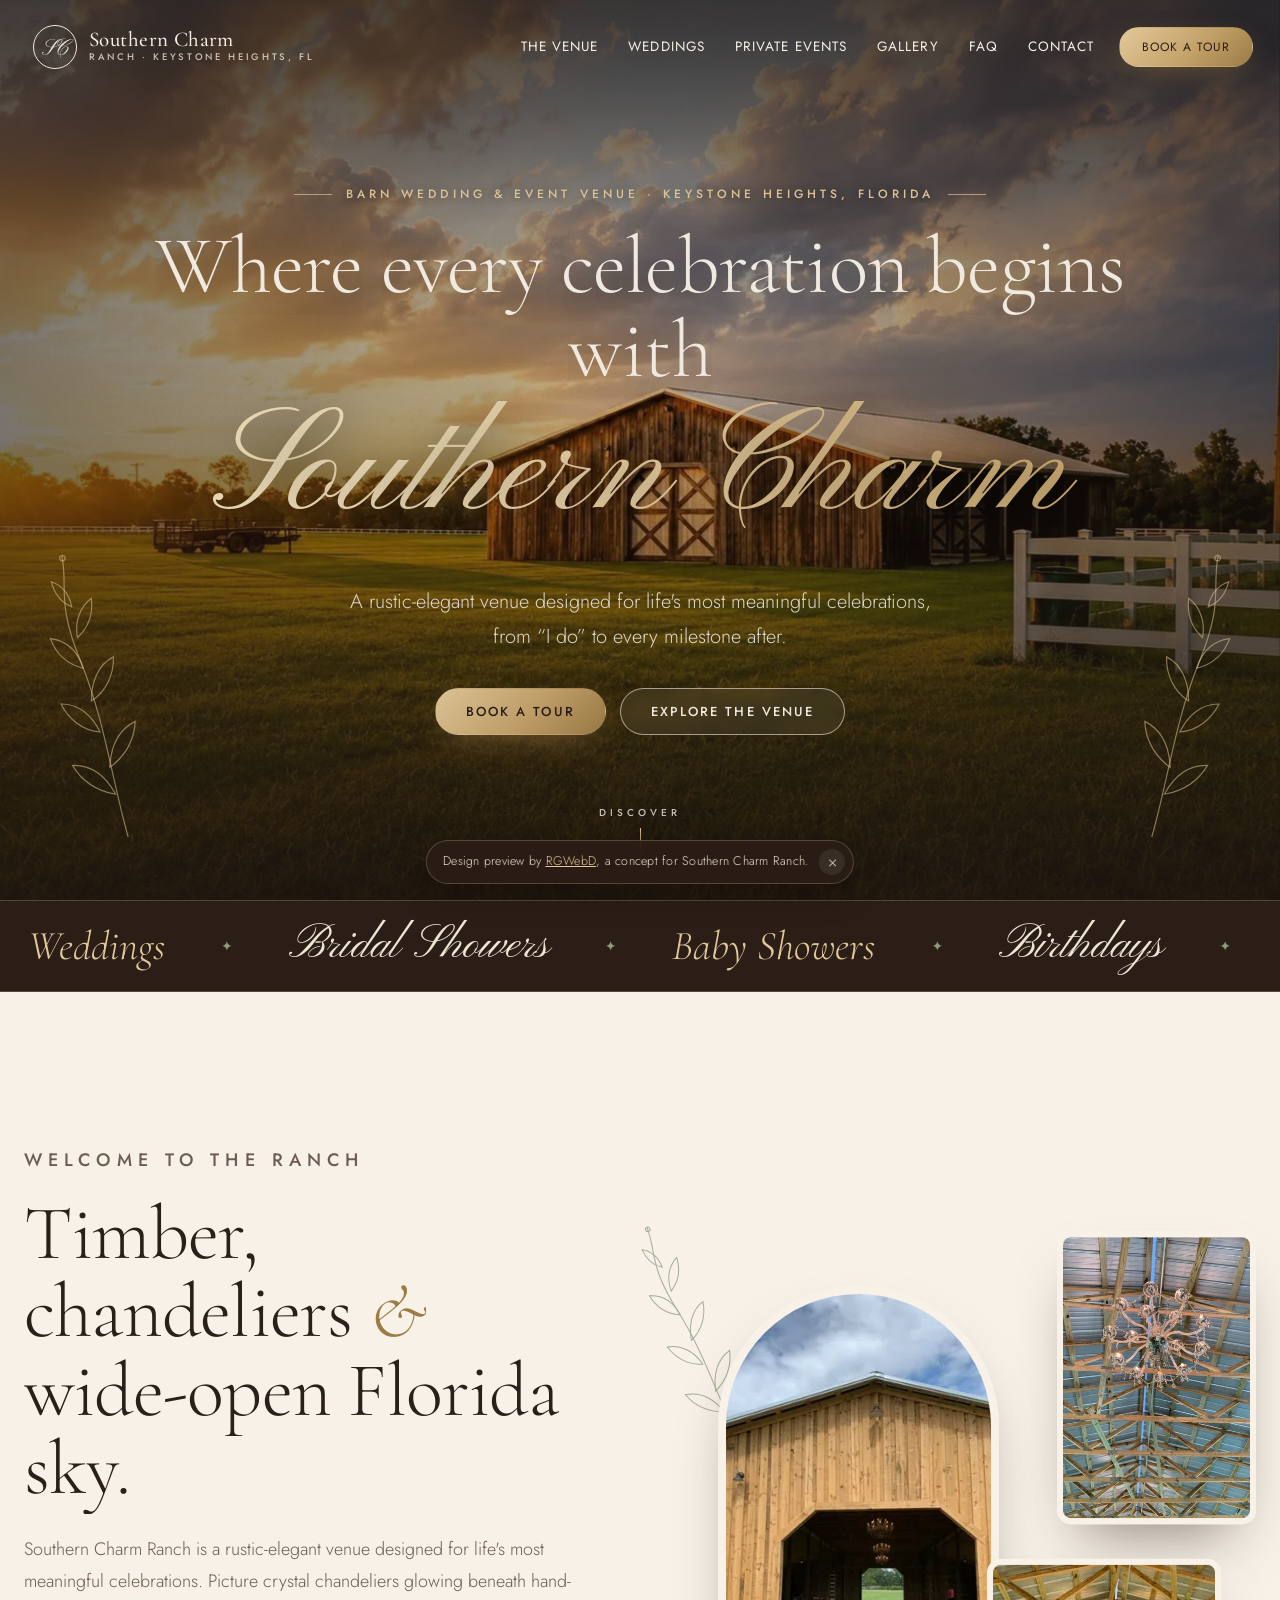
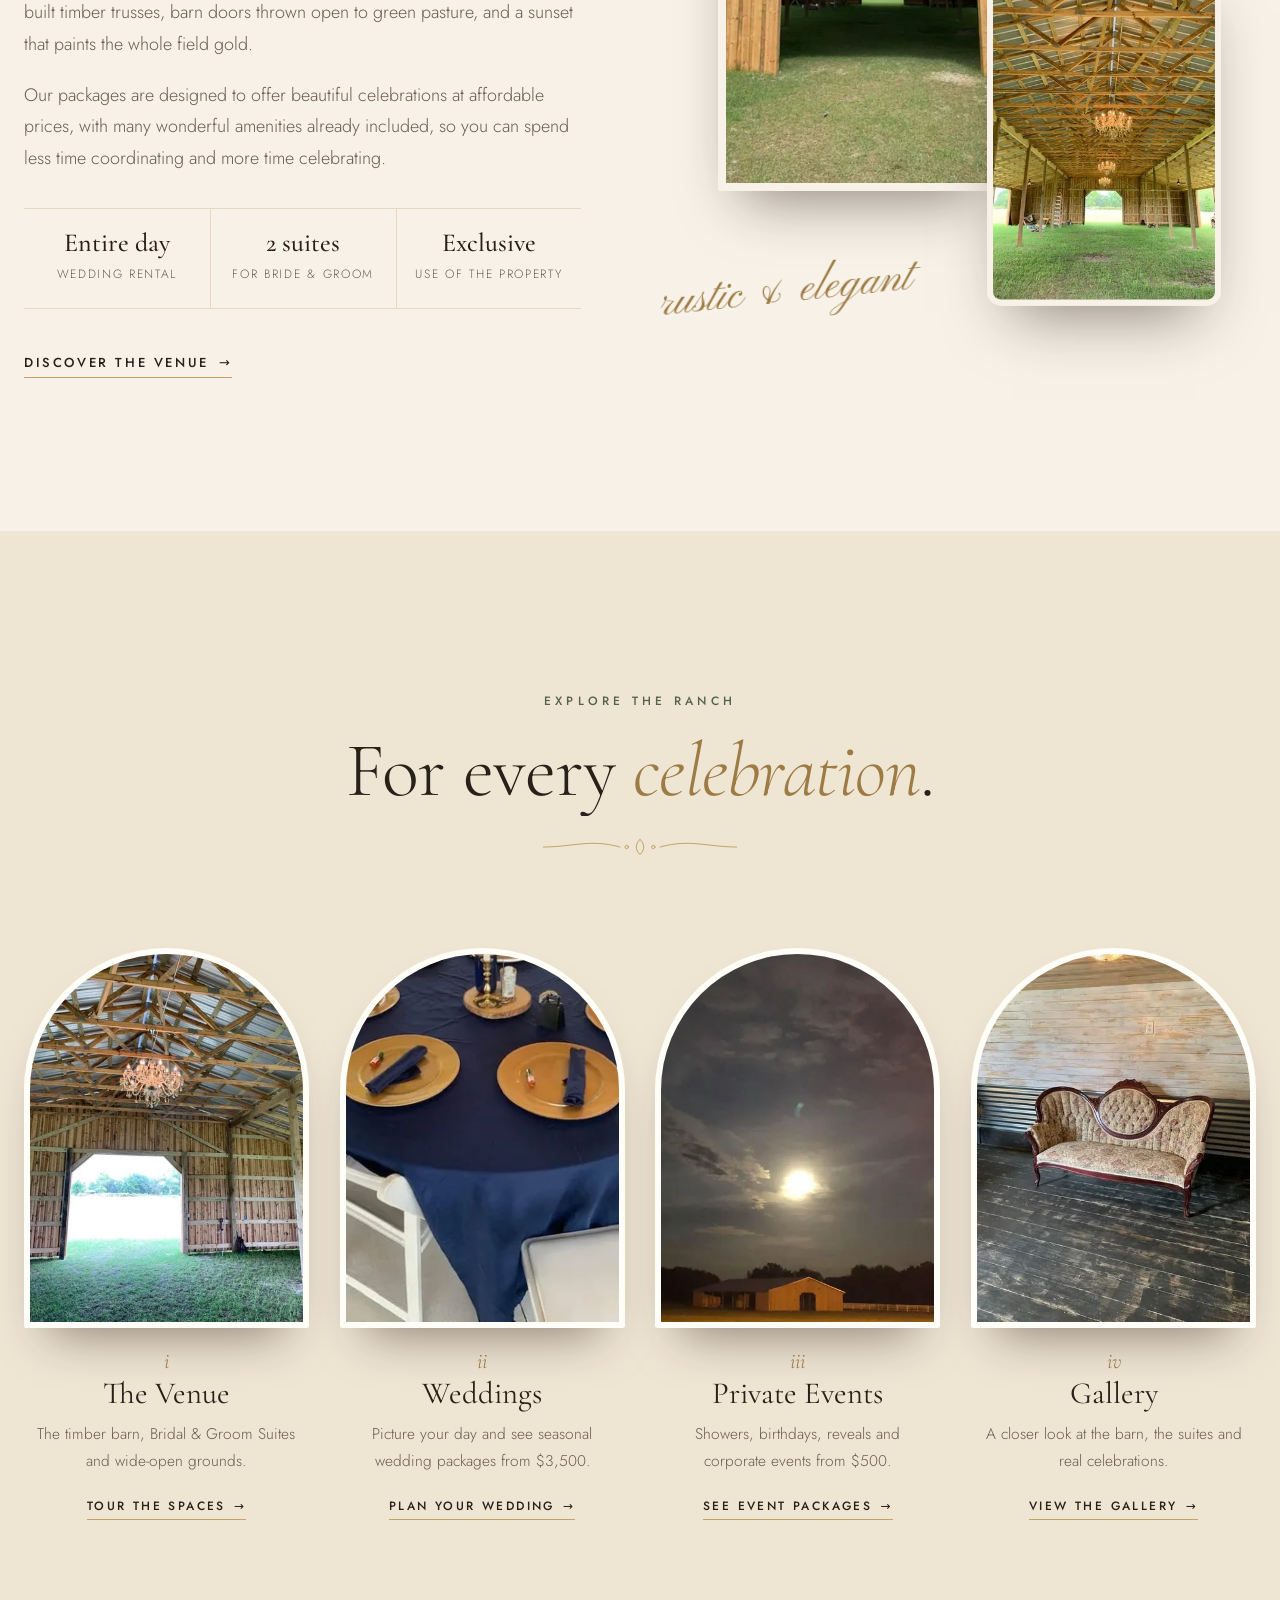
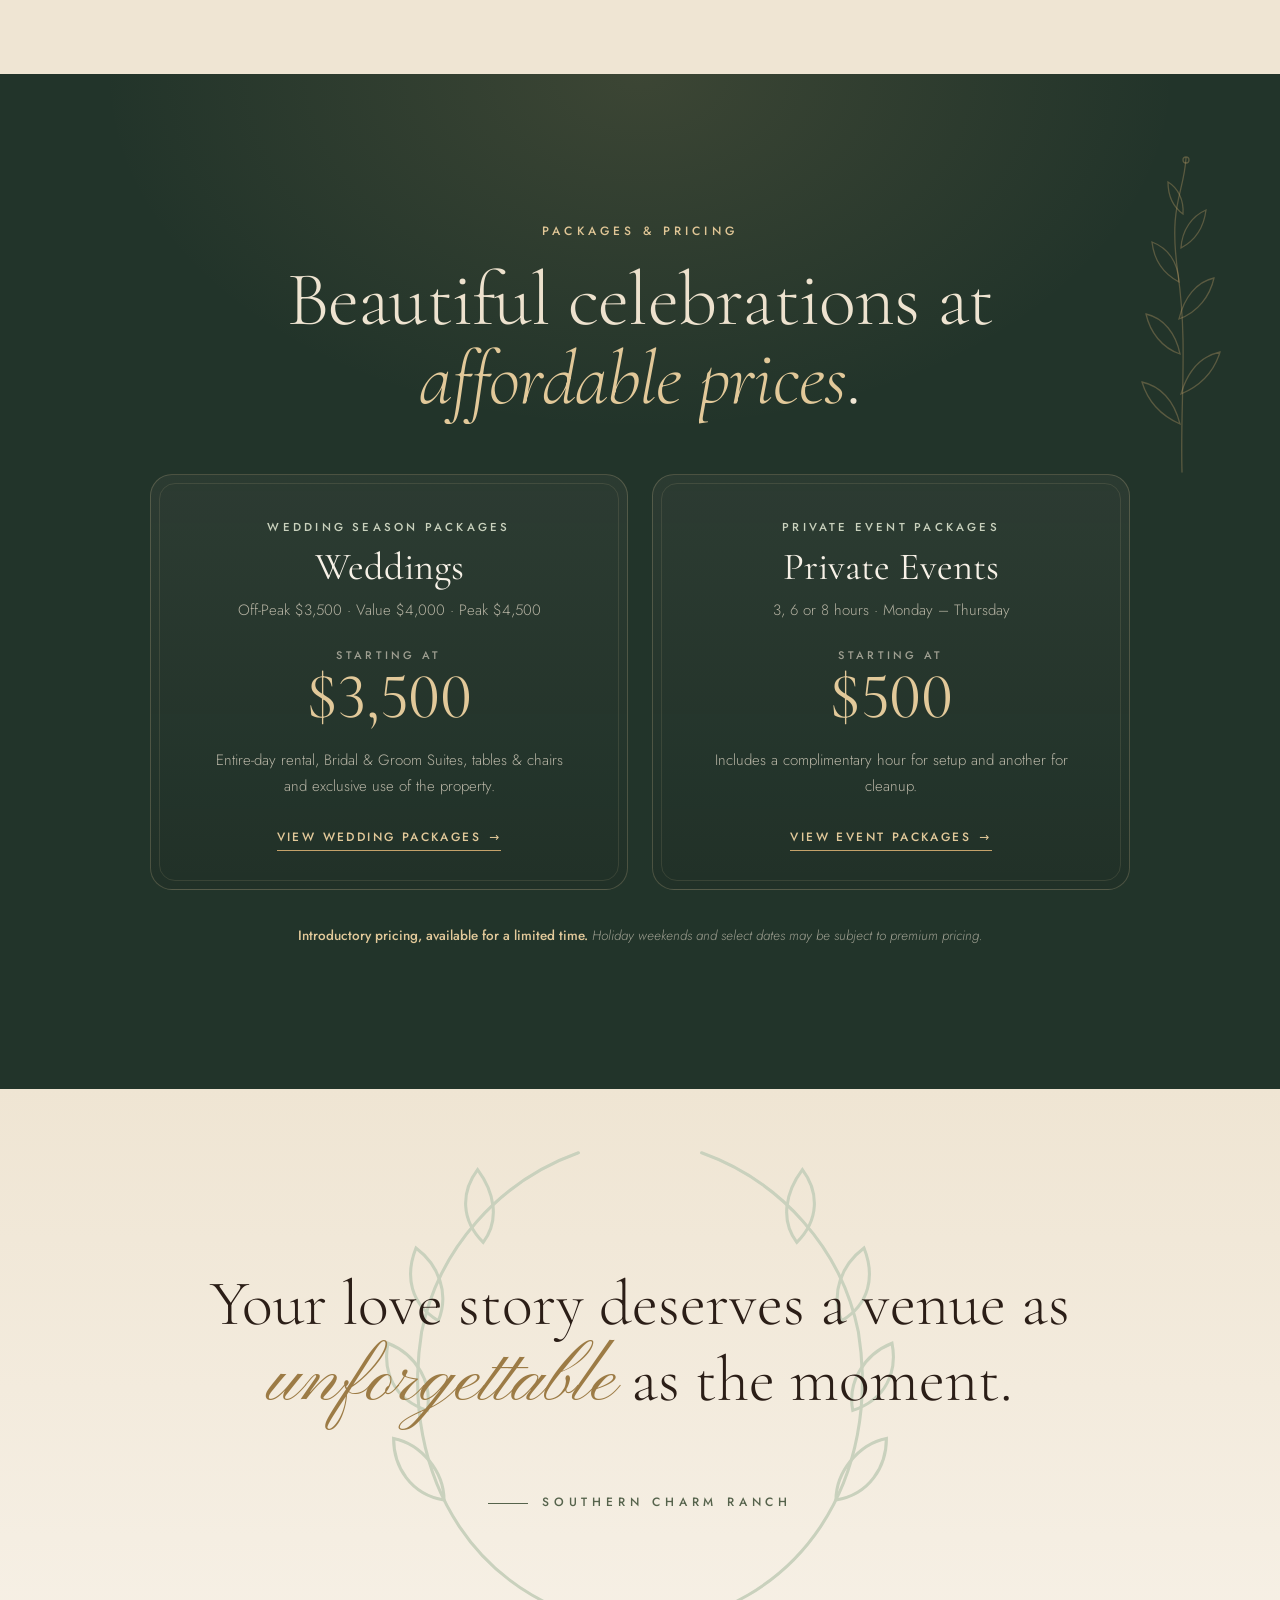
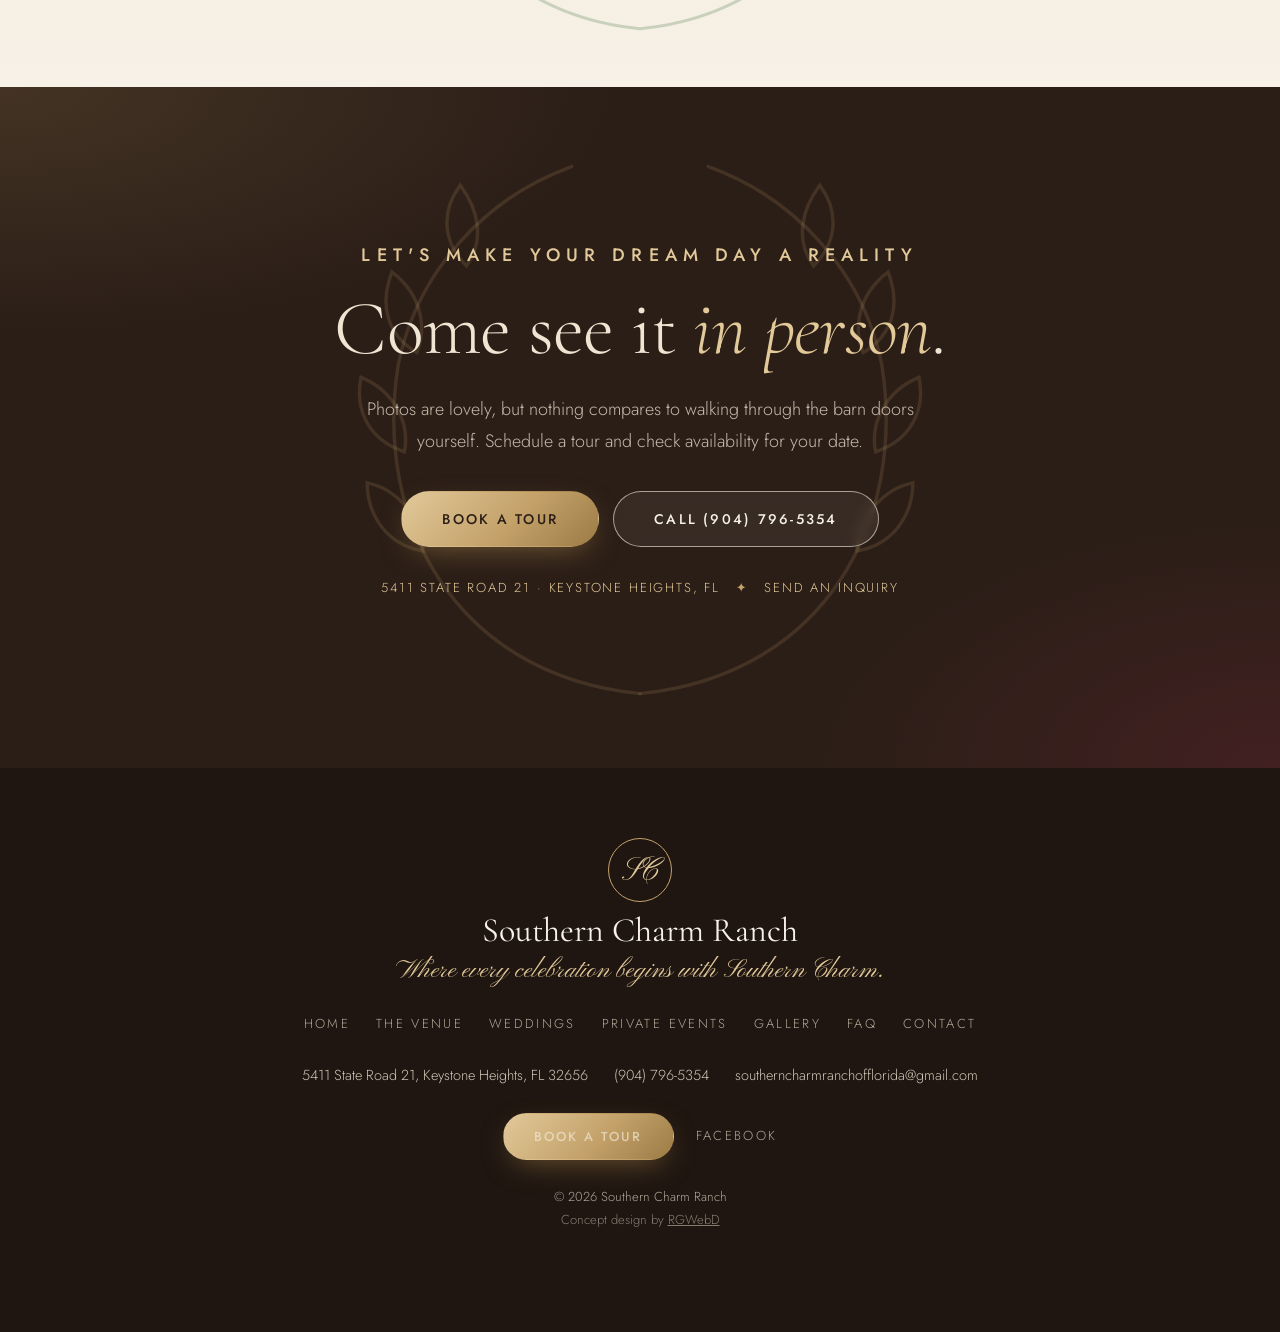
==== index.html @ af08edce "Southern Charm Ranch v2: multi-page preview (Home, Venue, Weddings, Private Events, Gallery, FAQ, Co" ====
<!doctype html>
<html lang="en">
<head>
  <meta charset="utf-8">
  <meta name="viewport" content="width=device-width, initial-scale=1, viewport-fit=cover">
  <title>Southern Charm Ranch | Rustic-Elegant Barn Wedding & Event Venue in Keystone Heights, FL</title>
  <meta name="description" content="Southern Charm Ranch is a rustic-elegant barn wedding and event venue at 5411 State Road 21, Keystone Heights, Florida. Weddings from $3,500, private events from $500. Book a tour today.">
  <link rel="canonical" href="https://rgwebd.github.io/southerncharmranch-preview/">
  <meta name="theme-color" content="#2b1e17">
  <meta name="robots" content="noindex, follow">
  <meta property="og:type" content="website">
  <meta property="og:site_name" content="Southern Charm Ranch">
  <meta property="og:title" content="Southern Charm Ranch | Rustic-Elegant Barn Wedding & Event Venue in Keystone Heights, FL">
  <meta property="og:description" content="Southern Charm Ranch is a rustic-elegant barn wedding and event venue at 5411 State Road 21, Keystone Heights, Florida. Weddings from $3,500, private events from $500. Book a tour today.">
  <meta property="og:url" content="https://rgwebd.github.io/southerncharmranch-preview/">
  <meta property="og:image" content="https://rgwebd.github.io/southerncharmranch-preview/images/og.jpg">
  <meta name="twitter:card" content="summary_large_image">
  <meta name="twitter:title" content="Southern Charm Ranch | Rustic-Elegant Barn Wedding & Event Venue in Keystone Heights, FL">
  <meta name="twitter:description" content="Southern Charm Ranch is a rustic-elegant barn wedding and event venue at 5411 State Road 21, Keystone Heights, Florida. Weddings from $3,500, private events from $500. Book a tour today.">
  <meta name="twitter:image" content="https://rgwebd.github.io/southerncharmranch-preview/images/og.jpg">
  <link rel="icon" href="favicon.svg" type="image/svg+xml">
  <link rel="preconnect" href="https://fonts.googleapis.com">
  <link rel="preconnect" href="https://fonts.gstatic.com" crossorigin>
  <link href="https://fonts.googleapis.com/css2?family=Cormorant+Garamond:ital,wght@0,300;0,400;0,500;0,600;1,300;1,400;1,500&family=Pinyon+Script&family=Jost:wght@300;400;500;600&display=swap" rel="stylesheet">
  <link rel="preload" as="image" href="images/hero.webp" imagesrcset="images/hero-900.webp 900w, images/hero.webp 1705w" imagesizes="100vw" type="image/webp">
  <link rel="stylesheet" href="styles.css">
  <script>document.documentElement.classList.add("js");</script>
  <script type="application/ld+json">
{
 "@context": "https://schema.org",
 "@graph": [
  {
   "@type": [
    "EventVenue",
    "LocalBusiness"
   ],
   "@id": "https://rgwebd.github.io/southerncharmranch-preview/#venue",
   "name": "Southern Charm Ranch",
   "alternateName": "Southern Charm Ranch of Florida",
   "slogan": "Where every celebration begins with Southern Charm.",
   "description": "Southern Charm Ranch is a rustic-elegant barn venue in Keystone Heights, Florida, designed for life's most meaningful celebrations: weddings, bridal and baby showers, birthdays, gender reveals and sprinkles, and corporate events.",
   "url": "https://rgwebd.github.io/southerncharmranch-preview/",
   "sameAs": [
    "https://southerncharmranchofflorida.com/",
    "https://www.facebook.com/profile.php?id=100063578530327"
   ],
   "image": [
    "https://rgwebd.github.io/southerncharmranch-preview/images/og.jpg",
    "https://rgwebd.github.io/southerncharmranch-preview/images/sunset-barn.webp",
    "https://rgwebd.github.io/southerncharmranch-preview/images/barn-golden.webp"
   ],
   "telephone": "+1-904-796-5354",
   "email": "southerncharmranchofflorida@gmail.com",
   "priceRange": "$$",
   "address": {
    "@type": "PostalAddress",
    "streetAddress": "5411 State Road 21",
    "addressLocality": "Keystone Heights",
    "addressRegion": "FL",
    "postalCode": "32656",
    "addressCountry": "US"
   },
   "hasMap": "https://www.google.com/maps/search/?api=1&query=5411+State+Road+21+Keystone+Heights+FL+32656",
   "amenityFeature": [
    {
     "@type": "LocationFeatureSpecification",
     "name": "Barn and outdoor event space",
     "value": true
    },
    {
     "@type": "LocationFeatureSpecification",
     "name": "Bridal and Groom Suites",
     "value": true
    },
    {
     "@type": "LocationFeatureSpecification",
     "name": "Tables and chairs included",
     "value": true
    },
    {
     "@type": "LocationFeatureSpecification",
     "name": "On-site parking",
     "value": true
    },
    {
     "@type": "LocationFeatureSpecification",
     "name": "On-site restrooms",
     "value": true
    },
    {
     "@type": "LocationFeatureSpecification",
     "name": "Exclusive use of the property",
     "value": true
    }
   ],
   "potentialAction": {
    "@type": "ReserveAction",
    "name": "Book a tour",
    "target": "https://southerncharmranchoffloridallc.hbportal.co/public/6ac9522abd7fb6568a9b3215"
   },
   "makesOffer": [
    {
     "@type": "Offer",
     "name": "Peak Season Wedding (March-May, October-November)",
     "price": "4500",
     "priceCurrency": "USD",
     "description": "Starting price. Entire day rental of the barn and outdoor event space, Bridal and Groom Suites, tables and chairs, parking, on-site restrooms, exclusive use of the property."
    },
    {
     "@type": "Offer",
     "name": "Value Season Wedding (February, September, December)",
     "price": "4000",
     "priceCurrency": "USD",
     "description": "Starting price. Same inclusions as every wedding package."
    },
    {
     "@type": "Offer",
     "name": "Off-Peak Season Wedding (January, June-August)",
     "price": "3500",
     "priceCurrency": "USD",
     "description": "Starting price. Same inclusions as every wedding package."
    },
    {
     "@type": "Offer",
     "name": "Good: 3-Hour Private Event (Monday-Thursday)",
     "price": "500",
     "priceCurrency": "USD",
     "description": "Starting price. Friday and Sunday $700, Saturday $900. Includes 1 hour setup and 1 hour cleanup."
    },
    {
     "@type": "Offer",
     "name": "Better: 6-Hour Private Event (Monday-Thursday)",
     "price": "700",
     "priceCurrency": "USD",
     "description": "Most popular. Starting price. Friday and Sunday $900, Saturday $1,100. Includes 1 hour setup and 1 hour cleanup."
    },
    {
     "@type": "Offer",
     "name": "Best: 8-Hour Private Event (Monday-Thursday)",
     "price": "900",
     "priceCurrency": "USD",
     "description": "Starting price. Friday and Sunday $1,100, Saturday $1,300. Includes 1 hour setup and 1 hour cleanup."
    }
   ]
  },
  {
   "@type": "WebPage",
   "@id": "https://rgwebd.github.io/southerncharmranch-preview/#webpage",
   "url": "https://rgwebd.github.io/southerncharmranch-preview/",
   "name": "Southern Charm Ranch | Rustic-Elegant Barn Wedding & Event Venue in Keystone Heights, FL",
   "description": "Southern Charm Ranch is a rustic-elegant barn wedding and event venue at 5411 State Road 21, Keystone Heights, Florida. Weddings from $3,500, private events from $500. Book a tour today.",
   "isPartOf": {
    "@type": "WebSite",
    "name": "Southern Charm Ranch",
    "url": "https://rgwebd.github.io/southerncharmranch-preview/"
   },
   "about": {
    "@id": "https://rgwebd.github.io/southerncharmranch-preview/#venue"
   },
   "primaryImageOfPage": "https://rgwebd.github.io/southerncharmranch-preview/images/og.jpg"
  }
 ]
}
  </script>
</head>
<body class="page-index">
  <a class="skip" href="#main">Skip to content</a>
  <!-- Intro curtain -->
  <div class="curtain" aria-hidden="true">
    <div class="curtain__panel curtain__panel--l"></div>
    <div class="curtain__panel curtain__panel--r"></div>
    <div class="curtain__mark">
      <svg class="curtain__wreath" viewBox="0 0 200 200"><use href="#wreath"/></svg>
      <span class="curtain__mono">SC</span>
      <span class="curtain__name">Southern Charm Ranch</span>
    </div>
  </div>

  <div class="grain" aria-hidden="true"></div>
  <div class="progress" aria-hidden="true"><span></span></div>

  <aside class="preview-bar" role="note">
    <span>Design preview by <a href="https://github.com/RGWebD" rel="noopener">RGWebD</a><span class="pv-long">, a concept for Southern Charm Ranch</span>.</span>
    <button type="button" class="preview-bar__x" aria-label="Dismiss preview notice">&times;</button>
  </aside>

  <header class="nav" id="top">
    <a class="brand" href="./" aria-label="Southern Charm Ranch home">
      <span class="brand__mono" aria-hidden="true">SC</span>
      <span class="brand__text"><span class="brand__name">Southern Charm</span><span class="brand__sub">Ranch · Keystone Heights, FL</span></span>
    </a>
    <nav aria-label="Main">
      <ul id="menu" class="menu">
        <li><a href="venue.html">The Venue</a></li><li><a href="weddings.html">Weddings</a></li><li><a href="private-events.html">Private Events</a></li><li><a href="gallery.html">Gallery</a></li><li><a href="faq.html">FAQ</a></li><li><a href="contact.html">Contact</a></li>
        <li class="menu__cta"><a class="btn btn--gold magnetic" href="https://southerncharmranchoffloridallc.hbportal.co/public/6ac9522abd7fb6568a9b3215" target="_blank" rel="noopener"><span>Book a Tour</span></a></li>
      </ul>
    </nav>
    <button class="menu-toggle" type="button" aria-expanded="false" aria-controls="menu" aria-label="Open menu"><span></span><span></span></button>
  </header>

  <main id="main">
    <!-- HERO -->
    <section class="hero" aria-labelledby="hero-title">
      <div class="hero__media" aria-hidden="true">
        <img src="images/hero.webp" srcset="images/hero-900.webp 900w, images/hero.webp 1705w" sizes="100vw" alt="" width="1705" height="922" fetchpriority="high">
      </div>
      <div class="hero__veil" aria-hidden="true"></div>
      <svg class="hero__sprig hero__sprig--l draw" viewBox="0 0 120 320" aria-hidden="true"><use href="#sprig"/></svg>
      <svg class="hero__sprig hero__sprig--r draw" viewBox="0 0 120 320" aria-hidden="true"><use href="#sprig"/></svg>
      <div class="hero__inner">
        <p class="eyebrow hero__eyebrow"><span class="rule"></span>Barn Wedding &amp; Event Venue · Keystone Heights, Florida<span class="rule"></span></p>
        <h1 id="hero-title" class="hero__title">
          <span class="split">Where every celebration begins with</span>
          <span class="hero__script">Southern Charm</span>
        </h1>
        <p class="hero__lede">A rustic-elegant venue designed for life's most meaningful celebrations, from&nbsp;“I&nbsp;do” to every milestone after.</p>
        <div class="hero__cta">
          <a class="btn btn--gold magnetic" href="https://southerncharmranchoffloridallc.hbportal.co/public/6ac9522abd7fb6568a9b3215" target="_blank" rel="noopener"><span>Book a Tour</span></a>
          <a class="btn btn--ghost magnetic" href="venue.html"><span>Explore the Venue</span></a>
        </div>
      </div>
      <a class="hero__scroll" href="#story" aria-label="Scroll to discover the ranch"><span>Discover</span><i></i></a>
    </section>

    <!-- MARQUEE -->
    <div class="marquee" aria-label="Events we host">
      <div class="marquee__track">
        <ul>
          <li>Weddings</li><li>Bridal Showers</li><li>Baby Showers</li><li>Birthdays</li><li>Gender Reveals</li><li>Sprinkles</li><li>Corporate Events</li><li>Family Reunions</li><li>Anniversaries</li><li>Quinceañeras</li><li>Sweet 16s</li><li>Holiday Parties</li>
        </ul>
        <ul aria-hidden="true">
          <li>Weddings</li><li>Bridal Showers</li><li>Baby Showers</li><li>Birthdays</li><li>Gender Reveals</li><li>Sprinkles</li><li>Corporate Events</li><li>Family Reunions</li><li>Anniversaries</li><li>Quinceañeras</li><li>Sweet 16s</li><li>Holiday Parties</li>
        </ul>
      </div>
    </div>

    <!-- STORY -->
    <section class="story section" id="story" aria-labelledby="story-title">
      <div class="wrap story__grid">
        <div class="story__copy">
          <p class="eyebrow reveal">Welcome to the Ranch</p>
          <h2 id="story-title" class="display split">Timber, chandeliers <em>&amp;</em> wide-open Florida sky.</h2>
          <p class="reveal">Southern Charm Ranch is a rustic-elegant venue designed for life's most meaningful celebrations. Picture crystal chandeliers glowing beneath hand-built timber trusses, barn doors thrown open to green pasture, and a sunset that paints the whole field gold.</p>
          <p class="reveal">Our packages are designed to offer beautiful celebrations at affordable prices, with many wonderful amenities already included, so you can spend less time coordinating and more time celebrating.</p>
          <ul class="story__facts reveal">
            <li><strong>Entire day</strong><span>wedding rental</span></li>
            <li><strong>2 suites</strong><span>for bride &amp; groom</span></li>
            <li><strong>Exclusive</strong><span>use of the property</span></li>
          </ul>
          <a class="link-arrow reveal" href="venue.html">Discover the venue <span aria-hidden="true">→</span></a>
        </div>
        <div class="collage" aria-label="Photos of the barn">
          <figure class="collage__a arch reveal" data-parallax="0.6"><img src="images/barn-facade.webp" srcset="images/barn-facade-420.webp 420w, images/barn-facade.webp 720w" sizes="(max-width: 800px) 60vw, 26vw" width="720" height="960" loading="lazy" alt="The timber barn's wooden facade and wide arched entrance under a blue Florida sky"></figure>
          <figure class="collage__b reveal" data-parallax="-0.5"><img src="images/chandelier.webp" srcset="images/chandelier-420.webp 420w, images/chandelier.webp 720w" sizes="(max-width: 800px) 45vw, 18vw" width="720" height="960" loading="lazy" alt="Crystal chandelier hanging from the barn's timber trusses"></figure>
          <figure class="collage__c reveal" data-parallax="0.3"><img src="images/barn-golden.webp" srcset="images/barn-golden-420.webp 420w, images/barn-golden.webp 720w" sizes="(max-width: 800px) 50vw, 20vw" width="720" height="960" loading="lazy" alt="Inside the open-air barn: rows of chandeliers and doors opening to the pasture"></figure>
          <span class="collage__script" aria-hidden="true">rustic &amp; elegant</span>
          <svg class="collage__sprig draw" viewBox="0 0 120 320" aria-hidden="true"><use href="#sprig"/></svg>
        </div>
      </div>
    </section>

    <section class="teasers section section--cream" aria-labelledby="teasers-title">
      <div class="wrap">
        <header class="section-head center">
          <p class="eyebrow reveal">Explore the Ranch</p>
          <h2 id="teasers-title" class="display split">For every <em>celebration</em>.</h2>
          <svg class="flourish draw" viewBox="0 0 240 24" aria-hidden="true"><use href="#flourish"/></svg>
        </header>
        <ul class="teasers__grid">
          <li class="reveal"><a class="teaser" href="venue.html">
            <figure class="teaser__img"><img src="images/chandelier-doors.webp" srcset="images/chandelier-doors-420.webp 420w, images/chandelier-doors.webp 720w" sizes="(max-width: 700px) 44vw, (max-width: 1100px) 22vw, 280px" width="720" height="960" loading="lazy" decoding="async" alt="A crystal chandelier framed by the barn's open doors"></figure>
            <span class="teaser__n" aria-hidden="true">i</span>
            <h3>The Venue</h3>
            <p>The timber barn, Bridal &amp; Groom Suites and wide-open grounds.</p>
            <span class="teaser__more">Tour the spaces <span aria-hidden="true">→</span></span>
          </a></li>
          <li class="reveal"><a class="teaser" href="weddings.html">
            <figure class="teaser__img"><img src="images/table-setting.webp" srcset="images/table-setting-420.webp 420w, images/table-setting.webp 720w" sizes="(max-width: 700px) 44vw, (max-width: 1100px) 22vw, 280px" width="720" height="660" loading="lazy" decoding="async" alt="Navy and gold reception table setting"></figure>
            <span class="teaser__n" aria-hidden="true">ii</span>
            <h3>Weddings</h3>
            <p>Picture your day and see seasonal wedding packages from $3,500.</p>
            <span class="teaser__more">Plan your wedding <span aria-hidden="true">→</span></span>
          </a></li>
          <li class="reveal"><a class="teaser" href="private-events.html">
            <figure class="teaser__img"><img src="images/moonlight.webp" srcset="images/moonlight-800.webp 800w, images/moonlight.webp 1600w" sizes="(max-width: 700px) 44vw, (max-width: 1100px) 22vw, 280px" width="1600" height="1200" loading="lazy" decoding="async" alt="Full moon rising over the barn at night"></figure>
            <span class="teaser__n" aria-hidden="true">iii</span>
            <h3>Private Events</h3>
            <p>Showers, birthdays, reveals and corporate events from $500.</p>
            <span class="teaser__more">See event packages <span aria-hidden="true">→</span></span>
          </a></li>
          <li class="reveal"><a class="teaser" href="gallery.html">
            <figure class="teaser__img"><img src="images/suite-settee.webp" srcset="images/suite-settee-420.webp 420w, images/suite-settee.webp 720w" sizes="(max-width: 700px) 44vw, (max-width: 1100px) 22vw, 280px" width="720" height="960" loading="lazy" decoding="async" alt="Vintage tufted settee in the bridal suite"></figure>
            <span class="teaser__n" aria-hidden="true">iv</span>
            <h3>Gallery</h3>
            <p>A closer look at the barn, the suites and real celebrations.</p>
            <span class="teaser__more">View the gallery <span aria-hidden="true">→</span></span>
          </a></li>
        </ul>
      </div>
    </section>

    <section class="ptease" aria-labelledby="ptease-title">
      <svg class="packages__sprig draw" viewBox="0 0 120 320" aria-hidden="true"><use href="#sprig"/></svg>
      <div class="wrap">
        <header class="section-head center">
          <p class="eyebrow reveal">Packages &amp; Pricing</p>
          <h2 id="ptease-title" class="display split">Beautiful celebrations at <em>affordable prices</em>.</h2>
        </header>
        <div class="ptease__grid">
          <a class="tier ptease__card reveal" href="weddings.html#packages">
            <p class="tier__kicker">Wedding Season Packages</p>
            <h3>Weddings</h3>
            <p class="tier__months">Off-Peak $3,500 · Value $4,000 · Peak $4,500</p>
            <p class="tier__price"><span>Starting at</span><b>$3,500</b></p>
            <p class="ptease__note">Entire-day rental, Bridal &amp; Groom Suites, tables &amp; chairs and exclusive use of the property.</p>
            <span class="teaser__more">View wedding packages <span aria-hidden="true">→</span></span>
          </a>
          <a class="tier ptease__card reveal" href="private-events.html#packages">
            <p class="tier__kicker">Private Event Packages</p>
            <h3>Private Events</h3>
            <p class="tier__months">3, 6 or 8 hours · Monday – Thursday</p>
            <p class="tier__price"><span>Starting at</span><b>$500</b></p>
            <p class="ptease__note">Includes a complimentary hour for setup and another for cleanup.</p>
            <span class="teaser__more">View event packages <span aria-hidden="true">→</span></span>
          </a>
        </div>
        <p class="fine reveal"><strong>Introductory pricing, available for a limited time.</strong> Holiday weekends and select dates may be subject to premium pricing.</p>
      </div>
    </section>

    <!-- QUOTE BANNER -->
    <section class="quote" aria-label="Our promise">
      <svg class="quote__wreath draw" viewBox="0 0 200 200" aria-hidden="true"><use href="#wreath"/></svg>
      <blockquote class="quote__text">
        <p class="split-lines">Your love story deserves a venue as <em>unforgettable</em> as the moment.</p>
        <footer>Southern Charm Ranch</footer>
      </blockquote>
    </section>

    <section class="cta-band" aria-labelledby="cta-title">
      <svg class="cta-band__wreath draw" viewBox="0 0 200 200" aria-hidden="true"><use href="#wreath"/></svg>
      <div class="wrap cta-band__inner">
        <p class="eyebrow reveal">Let's Make Your Dream Day a Reality</p>
        <h2 id="cta-title" class="display split">Come see it <em>in person</em>.</h2>
        <p class="reveal">Photos are lovely, but nothing compares to walking through the barn doors yourself. Schedule a tour and check availability for your date.</p>
        <div class="cta-band__btns reveal">
          <a class="btn btn--gold btn--lg magnetic" href="https://southerncharmranchoffloridallc.hbportal.co/public/6ac9522abd7fb6568a9b3215" target="_blank" rel="noopener"><span>Book a Tour</span></a>
          <a class="btn btn--ghost btn--lg magnetic" href="tel:+19047965354"><span>Call (904) 796-5354</span></a>
        </div>
        <p class="cta-band__meta reveal"><a href="https://www.google.com/maps/search/?api=1&amp;query=5411+State+Road+21+Keystone+Heights+FL+32656" target="_blank" rel="noopener">5411 State Road 21 · Keystone Heights, FL</a> <span aria-hidden="true">✦</span> <a href="contact.html">Send an inquiry</a></p>
      </div>
    </section>

  </main>

  <footer class="footer">
    <div class="wrap footer__inner">
      <div class="footer__brand">
        <span class="footer__mono" aria-hidden="true">SC</span>
        <p class="footer__name">Southern Charm Ranch</p>
        <p class="footer__tag">Where every celebration begins with Southern Charm.</p>
      </div>
      <nav class="footer__nav" aria-label="Footer">
        <a href="./">Home</a><a href="venue.html">The Venue</a><a href="weddings.html">Weddings</a><a href="private-events.html">Private Events</a><a href="gallery.html">Gallery</a><a href="faq.html">FAQ</a><a href="contact.html">Contact</a>
      </nav>
      <div class="footer__contact">
        <a href="https://www.google.com/maps/search/?api=1&amp;query=5411+State+Road+21+Keystone+Heights+FL+32656" target="_blank" rel="noopener">5411 State Road 21, Keystone Heights, FL 32656</a>
        <a href="tel:+19047965354">(904) 796-5354</a>
        <a href="mailto:southerncharmranchofflorida@gmail.com">southerncharmranchofflorida@gmail.com</a>
      </div>
      <div class="footer__actions">
        <a class="btn btn--gold magnetic" href="https://southerncharmranchoffloridallc.hbportal.co/public/6ac9522abd7fb6568a9b3215" target="_blank" rel="noopener"><span>Book a Tour</span></a>
        <a class="footer__social" href="https://www.facebook.com/profile.php?id=100063578530327" target="_blank" rel="noopener">Facebook</a>
      </div>
      <p class="footer__legal">© <span data-year>2026</span> Southern Charm Ranch<br><span class="footer__credit">Concept design by <a href="https://github.com/RGWebD" rel="noopener">RGWebD</a></span></p>
    </div>
  </footer>

  <!-- SVG sprites: botanical line art -->
  <svg width="0" height="0" style="position:absolute" aria-hidden="true">
    <defs>
      <symbol id="sprig" viewBox="0 0 120 320">
        <g fill="none" stroke="currentColor" stroke-width="1.3" stroke-linecap="round">
          <path d="M60 318 C 58 250, 66 190, 56 120 S 62 40, 64 4"/>
          <path d="M58 270 C 40 262, 26 248, 20 228 C 38 232, 52 246, 58 270Z"/>
          <path d="M59 240 C 78 232, 92 218, 98 198 C 80 202, 66 216, 59 240Z"/>
          <path d="M58 200 C 40 194, 28 178, 24 160 C 42 164, 54 180, 58 200Z"/>
          <path d="M57 165 C 76 158, 88 142, 92 124 C 74 128, 62 144, 57 165Z"/>
          <path d="M57 128 C 42 120, 32 106, 30 88 C 46 94, 56 108, 57 128Z"/>
          <path d="M59 94 C 74 86, 82 72, 84 56 C 70 62, 60 76, 59 94Z"/>
          <path d="M61 60 C 50 52, 46 40, 46 28 C 56 34, 62 46, 61 60Z"/>
          <circle cx="64" cy="6" r="3"/>
        </g>
      </symbol>
      <symbol id="flourish" viewBox="0 0 240 24">
        <g fill="none" stroke="currentColor" stroke-width="1.2" stroke-linecap="round">
          <path d="M4 12 C 40 12, 60 2, 96 12 M236 12 C 200 12, 180 2, 144 12"/>
          <path d="M120 3 C 126 9, 126 15, 120 21 C 114 15, 114 9, 120 3Z"/>
          <circle cx="104" cy="12" r="2"/><circle cx="136" cy="12" r="2"/>
        </g>
      </symbol>
      <symbol id="wreath" viewBox="0 0 200 200">
        <g fill="none" stroke="currentColor" stroke-width="1.1" stroke-linecap="round">
          <path d="M100 186 C 40 180, 14 130, 22 80 C 28 50, 50 26, 78 16"/>
          <path d="M100 186 C 160 180, 186 130, 178 80 C 172 50, 150 26, 122 16"/>
          <path d="M30 140 c -12 -2 -18 -12 -18 -22 c 10 2 18 12 18 22Z M24 108 c -12 -4 -16 -14 -14 -24 c 10 4 16 14 14 24Z M28 76 c -10 -6 -12 -16 -8 -26 c 8 6 12 16 8 26Z M44 48 c -8 -8 -8 -18 -2 -26 c 6 8 8 18 2 26Z"/>
          <path d="M170 140 c 12 -2 18 -12 18 -22 c -10 2 -18 12 -18 22Z M176 108 c 12 -4 16 -14 14 -24 c -10 4 -16 14 -14 24Z M172 76 c 10 -6 12 -16 8 -26 c -8 6 -12 16 -8 26Z M156 48 c 8 -8 8 -18 2 -26 c -6 8 -8 18 -2 26Z"/>
        </g>
      </symbol>
    </defs>
  </svg>

  <script src="script.js" defer></script>
</body>
</html>
---- styles.css ----
:root{
  --ivory:#f7f1e7; --cream:#efe5d3; --linen:#e6d8bf;
  --sage:#8d9b7f; --sage-d:#56634c; --sage-l:#c9d1bd;
  --gold:#c4a26a; --gold-l:#e2c99a; --gold-d:#9c7b45;
  --wood:#2b1e17; --wood-2:#3c2a20; --wood-3:#5a3f2f;
  --wine:#6d2433;
  --ink:#2a201a; --muted:#6c5d50;
  --serif:"Cormorant Garamond", "Times New Roman", serif;
  --script:"Pinyon Script", "Brush Script MT", cursive;
  --sans:"Jost", system-ui, -apple-system, "Segoe UI", sans-serif;
  --wrap:1240px; --r:18px;
  --ease:cubic-bezier(.2,.7,.1,1);
  --preview-h:0px;
}
*,*::before,*::after{box-sizing:border-box}
section[id]{scroll-margin-top:84px}
html{scroll-behavior:smooth;-webkit-text-size-adjust:100%}
html,body{overflow-x:clip}
main,footer{overflow-x:clip}
body{margin:0;background:var(--ivory);color:var(--ink);font:300 17px/1.75 var(--sans);-webkit-font-smoothing:antialiased}
img{max-width:100%;height:auto;display:block}
a{color:inherit}
button{font:inherit;color:inherit;cursor:pointer}
h1,h2,h3{font-family:var(--serif);font-weight:400;line-height:1.05;margin:0}
p{margin:0 0 1.1em}
.wrap{width:min(var(--wrap),100% - 48px);margin-inline:auto}
.skip{position:absolute;left:-999px;top:8px;z-index:200;background:var(--wood);color:var(--ivory);padding:10px 16px;border-radius:8px}
.skip:focus{left:12px}
:focus-visible{outline:2px solid var(--gold);outline-offset:3px}
::selection{background:var(--gold-l);color:var(--wood)}

/* grain */
.grain{position:fixed;inset:0;z-index:90;pointer-events:none;opacity:.07;mix-blend-mode:multiply;
  background-image:url("data:image/svg+xml,%3Csvg xmlns='http://www.w3.org/2000/svg' width='180' height='180'%3E%3Cfilter id='n'%3E%3CfeTurbulence type='fractalNoise' baseFrequency='.85' numOctaves='3' stitchTiles='stitch'/%3E%3CfeColorMatrix values='0 0 0 0 0 0 0 0 0 0 0 0 0 0 0 0 0 0 .9 0'/%3E%3C/filter%3E%3Crect width='100%25' height='100%25' filter='url(%23n)'/%3E%3C/svg%3E");
  animation:grain 1.2s steps(6) infinite}
@keyframes grain{0%{background-position:0 0}20%{background-position:-37px 23px}40%{background-position:29px -41px}60%{background-position:-17px -11px}80%{background-position:43px 31px}100%{background-position:0 0}}

/* progress */
.progress{position:fixed;top:0;left:0;right:0;height:3px;z-index:120;pointer-events:none}
.progress span{display:block;height:100%;transform-origin:0 50%;transform:scaleX(var(--p,0));background:linear-gradient(90deg,var(--sage),var(--gold-l),var(--gold))}

/* curtain */
.curtain{display:none}
.js.rv .curtain{display:block;position:fixed;inset:0;z-index:150;pointer-events:none}
.curtain__panel{position:absolute;top:0;bottom:0;width:50.5%;background:var(--wood);transition:transform 1.2s cubic-bezier(.77,0,.18,1)}
.curtain__panel::after{content:"";position:absolute;inset:0;background:radial-gradient(120% 80% at 100% 50%,rgba(196,162,106,.18),transparent 60%)}
.curtain__panel--l{left:0}
.curtain__panel--r{right:0}
.curtain__panel--r::after{background:radial-gradient(120% 80% at 0% 50%,rgba(196,162,106,.18),transparent 60%)}
.curtain__mark{position:absolute;inset:0;display:grid;place-content:center;justify-items:center;color:var(--gold-l);transition:opacity .5s ease,transform .8s var(--ease)}
.curtain__wreath{width:190px;height:190px;grid-area:1/1;color:var(--gold)}
.curtain__wreath path{stroke-dasharray:600;stroke-dashoffset:600;animation:draw 1.4s .1s var(--ease) forwards}
.curtain__mono{grid-area:1/1;align-self:center;font:400 64px/1 var(--script);color:var(--ivory);opacity:0;animation:fadeUp .9s .35s var(--ease) forwards}
.curtain__name{margin-top:18px;font:500 11px/1 var(--sans);letter-spacing:.42em;text-transform:uppercase;opacity:0;animation:fadeUp .9s .6s var(--ease) forwards}
.curtain.open .curtain__panel--l{transform:translateX(-101%)}
.curtain.open .curtain__panel--r{transform:translateX(101%)}
.curtain.open .curtain__mark{opacity:0;transform:scale(1.06)}
.curtain.gone{display:none!important}
@keyframes draw{to{stroke-dashoffset:0}}
@keyframes fadeUp{from{opacity:0;transform:translateY(12px)}to{opacity:1;transform:none}}

/* preview bar */
.preview-bar{position:fixed;left:50%;bottom:16px;transform:translateX(-50%);z-index:110;display:flex;align-items:center;gap:10px;padding:8px 8px 8px 16px;border-radius:999px;background:rgba(43,30,23,.82);color:var(--cream);font-size:12.5px;width:max-content;letter-spacing:.02em;backdrop-filter:blur(10px);-webkit-backdrop-filter:blur(10px);box-shadow:0 10px 30px rgba(0,0,0,.25);max-width:calc(100% - 24px);border:1px solid rgba(226,201,154,.25)}
.preview-bar a{color:var(--gold-l)}
.preview-bar__x{width:26px;height:26px;border-radius:50%;border:0;background:rgba(255,255,255,.08);font-size:16px;line-height:1;flex:none}
.preview-bar.hide{display:none}

/* nav */
.nav{position:fixed;top:14px;left:0;right:0;margin:0 auto;width:min(1320px,100% - 28px);z-index:100;display:flex;align-items:center;justify-content:space-between;gap:18px;padding:10px 12px 10px 18px;border-radius:999px;color:var(--ivory);transition:background .5s,box-shadow .5s,color .5s,top .4s,border-color .5s;border:1px solid transparent}
.nav.scrolled{background:rgba(247,241,231,.72);color:var(--ink);backdrop-filter:blur(16px) saturate(1.4);-webkit-backdrop-filter:blur(16px) saturate(1.4);box-shadow:0 12px 40px -18px rgba(43,30,23,.45);border-color:rgba(196,162,106,.35);top:10px}
.brand{display:flex;align-items:center;gap:12px;text-decoration:none}
.brand__mono{display:grid;place-items:center;width:44px;height:44px;border-radius:50%;border:1px solid currentColor;font:400 23px/1 var(--script);padding-top:4px;opacity:.95}
.brand__text{display:flex;flex-direction:column;line-height:1.05}
.brand__name{font:500 21px/1 var(--serif);letter-spacing:.02em}
.brand__sub{font:500 9.5px/1.6 var(--sans);letter-spacing:.28em;text-transform:uppercase;opacity:.75}
.menu{display:flex;align-items:center;gap:4px;list-style:none;margin:0;padding:0}
.menu a{display:block;padding:9px 13px;text-decoration:none;font:400 13.5px/1 var(--sans);letter-spacing:.08em;text-transform:uppercase;position:relative}
.menu a:not(.btn)::after{content:"";position:absolute;left:13px;right:13px;bottom:4px;height:1px;background:currentColor;transform:scaleX(0);transform-origin:right;transition:transform .4s var(--ease)}
.menu a:not(.btn):hover::after{transform:scaleX(1);transform-origin:left}
.menu__cta{margin-left:8px}
.menu-toggle{display:none}

/* buttons */
.btn{--mx:0px;--my:0px;position:relative;display:inline-flex;align-items:center;justify-content:center;gap:10px;padding:16px 30px;border-radius:999px;text-decoration:none;font:500 13px/1 var(--sans);letter-spacing:.16em;text-transform:uppercase;border:1px solid transparent;overflow:hidden;isolation:isolate;transform:translate(var(--mx),var(--my));transition:transform .35s var(--ease),color .4s,border-color .4s,box-shadow .4s}
.btn span{position:relative;z-index:1;transition:transform .35s var(--ease)}
.btn::before{content:"";position:absolute;inset:0;z-index:0;border-radius:inherit;transform:translateY(101%);transition:transform .55s var(--ease)}
.btn:hover::before{transform:none}
.btn--gold{background:linear-gradient(135deg,var(--gold-l),var(--gold) 55%,var(--gold-d));color:var(--wood);box-shadow:0 10px 30px -10px rgba(156,123,69,.7)}
.btn--gold::before{background:var(--wood)}
.btn--gold:hover{color:var(--gold-l)}
.btn--ghost{border-color:rgba(247,241,231,.6);color:var(--ivory);backdrop-filter:blur(6px);-webkit-backdrop-filter:blur(6px);background:rgba(255,255,255,.06)}
.btn--ghost::before{background:var(--ivory)}
.btn--ghost:hover{color:var(--wood)}
.menu .btn{padding:13px 22px;font-size:12px}
.nav.scrolled .btn--gold{box-shadow:none}
.btn--lg{padding:20px 40px;font-size:14px}
.btn--block{width:100%}

/* type helpers */
.eyebrow{display:inline-flex;align-items:center;gap:14px;font:500 12px/1.4 var(--sans);letter-spacing:.34em;text-transform:uppercase;color:var(--sage-d);margin-bottom:22px}
.eyebrow .rule{width:38px;height:1px;background:currentColor;opacity:.7}
.display{font-size:clamp(40px,6vw,84px);font-weight:300;letter-spacing:-.01em;line-height:1.02;margin-bottom:26px}
.display em{font-style:italic;color:var(--gold-d)}
.section{padding:clamp(90px,12vw,170px) 0;position:relative}
.section--cream{background:var(--cream)}
.section--dark{background:var(--wood);color:var(--cream)}
.section--dark .eyebrow{color:var(--gold-l)}
.section--dark .display em{color:var(--gold-l)}
.section-head{max-width:820px;margin-bottom:clamp(50px,7vw,90px)}
.section-head.center{margin-inline:auto;text-align:center}
.section-lede{font-size:19px;color:var(--muted);max-width:620px;margin-inline:auto}
.section--dark .section-lede{color:rgba(239,229,211,.75)}
.flourish{width:200px;height:22px;color:var(--gold);margin:4px auto 0;display:block}
.link-arrow{display:inline-flex;gap:10px;font:500 13px/1 var(--sans);letter-spacing:.2em;text-transform:uppercase;text-decoration:none;border-bottom:1px solid var(--gold);padding-bottom:8px}
.link-arrow span{transition:transform .4s var(--ease)}
.link-arrow:hover span{transform:translateX(6px)}
.ticks{list-style:none;padding:0;margin:0}
.ticks li{position:relative;padding-left:28px;margin:8px 0}
.ticks li::before{content:"";position:absolute;left:0;top:.62em;width:14px;height:8px;border-left:1.5px solid var(--gold);border-bottom:1.5px solid var(--gold);transform:rotate(-45deg)}

/* reveal + split */
.rv .reveal{opacity:0;transform:translateY(34px);transition:opacity 1.1s var(--ease) var(--d,0s),transform 1.1s var(--ease) var(--d,0s)}
.rv .reveal.in{opacity:1;transform:none}
.split .w{display:inline-block;overflow:hidden;vertical-align:top;padding-bottom:.08em;margin-bottom:-.08em}
.split .w>span{display:inline-block}
.rv .split .w>span{transform:translateY(105%);transition:transform 1.1s var(--ease) calc(var(--i)*55ms + var(--d0,0ms))}
.rv .split.in .w>span{transform:none}
.split-lines{}
.rv .split-lines .w>span{opacity:0;filter:blur(8px);transition:opacity 1s ease calc(var(--i)*60ms),filter 1s ease calc(var(--i)*60ms)}
.rv .split-lines.in .w>span{opacity:1;filter:none}
.split-lines .w{display:inline-block}
.rv .draw use{}
.draw{overflow:visible}
.rv .draw path{stroke-dasharray:900;stroke-dashoffset:900;transition:stroke-dashoffset 2.6s var(--ease)}
.rv .draw.in path{stroke-dashoffset:0}

/* hero */
.hero{position:relative;min-height:100svh;display:grid;place-items:center;overflow:hidden;color:var(--ivory);isolation:isolate;padding:130px 0 120px}
.hero__media{position:absolute;inset:0;z-index:-2;overflow:hidden;background:#2a1d14}
.hero__media img{width:100%;height:100%;object-fit:cover;object-position:58% 60%;transform-origin:62% 55%;animation:kenburns 26s ease-in-out infinite alternate}
.rv .hero__media img{animation:kenburns 26s ease-in-out infinite alternate, heroIn 2.4s var(--ease) both}
@keyframes kenburns{from{transform:scale(1.04) translate3d(0,0,0)}to{transform:scale(1.18) translate3d(-2.5%,-1.5%,0)}}
@keyframes heroIn{from{opacity:0;filter:brightness(.4) blur(6px)}to{opacity:1;filter:none}}
.hero__veil{position:absolute;inset:0;z-index:-1;background:
  radial-gradient(70% 60% at 50% 46%,rgba(30,20,14,.12),rgba(30,20,14,.55) 75%),
  linear-gradient(180deg,rgba(30,20,14,.55),rgba(30,20,14,.05) 30%,rgba(30,20,14,.15) 60%,rgba(30,20,14,.85))}
.hero__inner{text-align:center;width:min(1100px,100% - 40px)}
.hero__eyebrow{color:var(--gold-l);text-shadow:0 1px 10px rgba(0,0,0,.4)}
.hero__title{font-size:clamp(40px,6.4vw,96px);font-weight:300;line-height:1.02;letter-spacing:-.01em;text-shadow:0 2px 40px rgba(0,0,0,.35)}
.hero__title .split{display:block}
.hero__script{display:block;font:400 clamp(66px,11.5vw,178px)/1 var(--script);color:var(--gold-l);margin-top:.06em;background:linear-gradient(100deg,#f3e2bd 10%,#c9a466 40%,#fff1d2 52%,#c9a466 64%,#f3e2bd 90%);background-size:250% 100%;-webkit-background-clip:text;background-clip:text;-webkit-text-fill-color:transparent;filter:drop-shadow(0 4px 24px rgba(0,0,0,.35));padding:0 .2em .12em;animation:shimmer 7s linear infinite}
@keyframes shimmer{from{background-position:120% 0}to{background-position:-130% 0}}
.rv .hero__script{opacity:0;transform:translateY(20px) scale(.98);transition:opacity 1.6s var(--ease) .9s,transform 1.6s var(--ease) .9s}
.rv .loaded .hero__script,.rv.loaded .hero__script{opacity:1;transform:none}
.hero__lede{font-size:clamp(17px,1.6vw,20px);max-width:600px;margin:18px auto 34px;color:rgba(247,241,231,.9)}
.hero__cta{display:flex;flex-wrap:wrap;justify-content:center;gap:14px}
.rv .hero__eyebrow,.rv .hero__lede,.rv .hero__cta{opacity:0;transform:translateY(18px);transition:opacity 1.2s var(--ease),transform 1.2s var(--ease)}
.rv .hero__eyebrow{transition-delay:.3s}.rv .hero__lede{transition-delay:1.3s}.rv .hero__cta{transition-delay:1.5s}
.rv.loaded .hero__eyebrow,.rv.loaded .hero__lede,.rv.loaded .hero__cta{opacity:1;transform:none}
.hero__sprig{position:absolute;width:110px;height:300px;color:rgba(226,201,154,.55);bottom:6%}
.hero__sprig--l{left:3%;transform:rotate(-14deg)}
.hero__sprig--r{right:3%;transform:scaleX(-1) rotate(-14deg)}
.hero__scroll{position:absolute;bottom:26px;left:50%;transform:translateX(-50%);display:flex;flex-direction:column;align-items:center;gap:10px;text-decoration:none;font:500 10px/1 var(--sans);letter-spacing:.4em;text-transform:uppercase;color:rgba(247,241,231,.8)}
.hero__scroll i{width:1px;height:46px;background:linear-gradient(var(--gold-l),transparent);position:relative;overflow:hidden}
.hero__scroll i::after{content:"";position:absolute;left:0;top:-40%;width:1px;height:40%;background:var(--ivory);animation:drip 2.2s var(--ease) infinite}
@keyframes drip{to{top:110%}}

/* marquee */
.marquee{background:var(--wood);color:var(--gold-l);overflow:hidden;padding:22px 0;border-block:1px solid rgba(196,162,106,.3)}
.marquee__track{display:flex;width:max-content;animation:marq 44s linear infinite}
.marquee:hover .marquee__track{animation-play-state:paused}
.marquee ul{display:flex;list-style:none;margin:0;padding:0}
.marquee li{font:italic 300 clamp(26px,3.2vw,42px)/1 var(--serif);white-space:nowrap;padding:0 28px;display:flex;align-items:center;gap:56px}
.marquee li::after{content:"✦";font:normal 14px/1 var(--sans);color:var(--sage)}
.marquee li:nth-child(even){font-family:var(--script);font-style:normal;color:var(--cream);font-size:clamp(30px,3.6vw,48px)}
@keyframes marq{to{transform:translateX(-50%)}}

/* story */
.story__grid{display:grid;grid-template-columns:1fr 1.05fr;gap:clamp(40px,7vw,110px);align-items:center}
.story__copy p{color:var(--muted);font-size:18px}
.story__facts{list-style:none;padding:0;margin:34px 0 38px;display:grid;grid-template-columns:repeat(3,1fr);border-top:1px solid var(--linen);border-bottom:1px solid var(--linen)}
.story__facts li{padding:20px 10px;text-align:center}
.story__facts li+li{border-left:1px solid var(--linen)}
.story__facts strong{display:block;font:500 26px/1.1 var(--serif);color:var(--wood)}
.story__facts span{font-size:12px;letter-spacing:.14em;text-transform:uppercase;color:var(--muted)}
.collage{position:relative;height:clamp(520px,52vw,700px)}
.collage figure{position:absolute;margin:0;overflow:hidden;box-shadow:0 30px 60px -25px rgba(43,30,23,.55);transform:translate3d(0,var(--py,0px),0)}
.rv .collage figure.reveal{transform:translate3d(0,calc(var(--py,0px) + 40px),0)}
.rv .collage figure.reveal.in{transform:translate3d(0,var(--py,0px),0)}
.collage img{width:100%;height:100%;object-fit:cover;transition:transform 1.4s var(--ease)}
.collage figure:hover img{transform:scale(1.06)}
.arch{border-radius:999px 999px 14px 14px}
.collage__a{left:8%;top:4%;width:48%;height:76%;border:8px solid var(--ivory);z-index:2}
.collage__b{right:0;top:0;width:34%;height:44%;border-radius:14px;border:6px solid var(--ivory);z-index:1}
.collage__c{right:6%;bottom:0;width:40%;height:52%;border-radius:14px;border:6px solid var(--ivory);z-index:3}
.collage__script{position:absolute;left:-2%;bottom:-3%;font:400 clamp(34px,3.6vw,52px)/1 var(--script);color:var(--gold-d);transform:rotate(-6deg);z-index:4;text-shadow:0 0 18px var(--ivory),0 0 4px var(--ivory)}
.collage__sprig{position:absolute;left:-4%;top:-2%;width:90px;height:240px;color:var(--sage);opacity:.8;transform:rotate(-24deg);z-index:0}

/* spaces */
.space{display:grid;grid-template-columns:1.1fr 1fr;gap:clamp(40px,7vw,110px);align-items:center;margin-bottom:clamp(90px,12vw,160px)}
.space:last-child{margin-bottom:0}
.space--flip .space__media{order:2}
.space__media{position:relative;min-height:420px;display:flex;align-items:center;justify-content:center}
.frame{margin:0;position:relative;border-radius:16px;overflow:hidden;box-shadow:0 40px 70px -30px rgba(43,30,23,.55);transition:transform .6s var(--ease)}
.frame::after{content:"";position:absolute;inset:12px;border:1px solid rgba(247,241,231,.6);border-radius:10px;pointer-events:none}
.frame img{width:100%;height:100%;object-fit:cover}
.space__media>.frame:first-child{width:62%;aspect-ratio:3/4}
.frame--small{position:absolute!important;width:36%;aspect-ratio:3/4;right:2%;bottom:-8%;border:6px solid var(--cream)}
.frame--small::after{display:none}
.space__media>.frame.frame--wide{width:100%;aspect-ratio:1079/504;margin:0}
.space__num{display:block;font:italic 300 90px/1 var(--serif);color:transparent;-webkit-text-stroke:1px var(--gold);margin-bottom:6px}
.space h3{font-size:clamp(36px,4vw,56px);margin-bottom:20px}
.space__copy p{color:var(--muted);font-size:18px;margin-bottom:22px}
.polaroids{position:relative;width:100%;height:520px}
.polaroid{position:absolute;margin:0;background:#fffdf8;padding:12px 12px 52px;width:min(56%,290px);box-shadow:0 20px 50px -18px rgba(43,30,23,.5);transition:transform .7s var(--ease),z-index 0s;cursor:pointer}
.polaroid img{aspect-ratio:4/5;object-fit:cover;width:100%}
.polaroid figcaption{position:absolute;left:0;right:0;bottom:12px;text-align:center;font:400 26px/1 var(--script);color:var(--wood-3)}
.polaroid:nth-child(1){left:2%;top:6%;transform:rotate(-8deg);z-index:1}
.polaroid:nth-child(2){left:24%;top:0;transform:rotate(3deg);z-index:2}
.polaroid:nth-child(3){right:2%;top:12%;transform:rotate(9deg);z-index:3}
.polaroid:hover,.polaroid.lift{transform:rotate(0) translateY(-14px) scale(1.04);z-index:5}

/* quote */
.quote{position:relative;padding:clamp(110px,14vw,190px) 24px;background:linear-gradient(180deg,var(--cream),var(--ivory));text-align:center;overflow:hidden}
.quote__wreath{position:absolute;left:50%;top:50%;width:min(560px,90vw);height:min(560px,90vw);transform:translate(-50%,-50%);color:var(--sage-l)}
.quote__text{position:relative;margin:0 auto;max-width:980px}
.quote__text p{font:300 clamp(34px,5vw,68px)/1.12 var(--serif);color:var(--wood)}
.quote__text em{font-family:var(--script);font-style:normal;color:var(--gold-d);font-size:1.2em}
.quote__text footer{font:500 12px/1 var(--sans);letter-spacing:.4em;text-transform:uppercase;color:var(--sage-d)}
.quote__text footer::before{content:"";display:inline-block;width:40px;height:1px;background:currentColor;vertical-align:middle;margin-right:14px}

/* timeline */
.timeline{position:relative;max-width:1060px;margin:0 auto}
.timeline ol{list-style:none;margin:0;padding:0}
.timeline__line{position:absolute;left:50%;top:0;bottom:0;width:40px;height:100%;transform:translateX(-50%);overflow:visible}
.timeline__base{fill:none;stroke:var(--linen);stroke-width:2;vector-effect:non-scaling-stroke}
.timeline__draw{fill:none;stroke:var(--gold);stroke-width:3;vector-effect:non-scaling-stroke;stroke-dasharray:1;stroke-dashoffset:calc(1 - var(--p,0))}
.step{position:relative;display:grid;grid-template-columns:1fr 1fr;gap:110px;align-items:center;padding:34px 0}
.step__dot{position:absolute;left:50%;top:50%;width:18px;height:18px;margin:-9px 0 0 -9px;border-radius:50%;background:var(--ivory);border:2px solid var(--gold);z-index:2;transition:background .5s,box-shadow .5s}
.step.lit .step__dot{background:var(--gold);box-shadow:0 0 0 8px rgba(196,162,106,.18)}
.step__img{margin:0;justify-self:end;width:min(280px,100%);aspect-ratio:3/4;overflow:hidden;box-shadow:0 30px 50px -25px rgba(43,30,23,.5);border:6px solid #fffdf8}
.step__img img{width:100%;height:100%;object-fit:cover}
.step__time{font:400 32px/1 var(--script);color:var(--gold-d)}
.step h3{font-size:clamp(30px,3.2vw,44px);margin:6px 0 10px}
.step p{color:var(--muted);max-width:380px}
.step:nth-child(even) .step__img{order:2;justify-self:start}
.step:nth-child(even) .step__copy{text-align:right;justify-self:end}
.step:nth-child(even) .step__copy p{margin-left:auto}

/* packages */
.packages{overflow:hidden}
.packages::before{content:"";position:absolute;inset:0;background:radial-gradient(60% 40% at 50% 0%,rgba(196,162,106,.16),transparent 70%),radial-gradient(40% 30% at 100% 100%,rgba(141,155,127,.12),transparent 70%);pointer-events:none}
.packages__sprig{position:absolute;right:3%;top:80px;width:120px;height:320px;color:rgba(196,162,106,.35)}
.seg{position:relative;display:inline-grid;grid-template-columns:1fr 1fr;padding:6px;border-radius:999px;background:rgba(247,241,231,.07);border:1px solid rgba(226,201,154,.3);margin-top:16px}
.seg button{position:relative;z-index:1;border:0;background:none;padding:14px 30px;font:500 13px/1 var(--sans);letter-spacing:.16em;text-transform:uppercase;color:var(--cream);transition:color .4s;min-width:170px}
.seg button[aria-selected=true]{color:var(--wood)}
.seg__pill{position:absolute;top:6px;bottom:6px;left:6px;width:calc(50% - 6px);border-radius:999px;background:linear-gradient(135deg,var(--gold-l),var(--gold));transition:transform .6s var(--ease)}
.seg.right .seg__pill{transform:translateX(100%)}
.panel{position:relative}
.panel.fade{animation:panelIn .8s var(--ease)}
@keyframes panelIn{from{opacity:0;transform:translateY(20px)}to{opacity:1;transform:none}}
.intro-ribbon{max-width:820px;margin:0 auto 44px;text-align:center;padding:16px 26px;border:1px dashed rgba(226,201,154,.5);border-radius:14px;color:rgba(239,229,211,.85);font-size:15.5px}
.intro-ribbon strong{color:var(--gold-l);font-weight:500;display:block;font-family:var(--serif);font-size:22px;font-style:italic;margin-bottom:2px}
.months,.days{text-align:center;margin-bottom:44px}
.months__label{font:500 12px/1 var(--sans);letter-spacing:.3em;text-transform:uppercase;color:var(--sage-l);margin-bottom:18px}
.months__grid{display:grid;grid-template-columns:repeat(12,1fr);gap:8px;max-width:900px;margin:0 auto}
.months__grid button,.days__grid button{border:1px solid rgba(226,201,154,.3);background:rgba(247,241,231,.04);border-radius:999px;padding:12px 0;font:500 13px/1 var(--sans);letter-spacing:.08em;color:var(--cream);transition:all .35s var(--ease)}
.months__grid button:hover,.days__grid button:hover{border-color:var(--gold-l);transform:translateY(-2px)}
.months__grid button[aria-checked=true],.days__grid button[aria-checked=true]{background:var(--gold);color:var(--wood);border-color:var(--gold)}
.months__grid button.in-season{border-color:var(--gold-l);color:var(--gold-l)}
.months__grid button[aria-checked=true].in-season{color:var(--wood)}
.months__out{margin:18px 0 0;font:italic 400 21px/1.4 var(--serif);color:var(--cream);min-height:1.4em}
.months__out b{color:var(--gold-l);font-weight:500}
.days__grid{display:inline-flex;flex-wrap:wrap;justify-content:center;gap:10px}
.days__grid button{padding:14px 24px}
.tiers{display:grid;grid-template-columns:repeat(3,1fr);gap:22px;align-items:stretch}
.tier{position:relative;padding:44px 34px 38px;border-radius:22px;background:linear-gradient(180deg,rgba(247,241,231,.07),rgba(247,241,231,.02));border:1px solid rgba(226,201,154,.22);text-align:center;transition:transform .6s var(--ease),border-color .5s,background .5s,box-shadow .5s,opacity .5s}
.tier::before{content:"";position:absolute;inset:8px;border:1px solid rgba(226,201,154,.12);border-radius:16px;pointer-events:none}
.tier:hover{transform:translateY(-8px);border-color:rgba(226,201,154,.55)}
.tier__kicker{font:500 11.5px/1.4 var(--sans);letter-spacing:.28em;text-transform:uppercase;color:var(--sage-l);margin-bottom:12px}
.tier h3{font-size:clamp(32px,3vw,42px);color:var(--ivory)}
.tier__months{margin:10px 0 0;color:rgba(239,229,211,.7);font-size:15px}
.tier__price{margin:26px 0 0;display:flex;flex-direction:column;align-items:center;gap:4px}
.tier__price span{font:500 11px/1 var(--sans);letter-spacing:.3em;text-transform:uppercase;color:rgba(239,229,211,.6)}
.tier__price b{font:400 clamp(52px,5vw,72px)/1 var(--serif);color:var(--gold-l);font-weight:400;font-variant-numeric:lining-nums}
.tier.active{border-color:var(--gold);background:linear-gradient(180deg,rgba(196,162,106,.2),rgba(196,162,106,.05));transform:translateY(-10px);box-shadow:0 30px 60px -30px rgba(0,0,0,.6)}
.tiers.has-active .tier:not(.active){opacity:.55}
.tiers--events .tier{text-align:left}
.tiers--events .tier__price{align-items:flex-start;margin:18px 0 18px}
.tier__perfect{color:rgba(239,229,211,.75);font-size:15px;padding-bottom:18px;border-bottom:1px solid rgba(226,201,154,.2)}
.tier__perfect em{font-family:var(--serif);font-size:18px;color:var(--gold-l)}
.tiers--events .ticks{font-size:15px;color:rgba(239,229,211,.85)}
.tier--feature{border-color:var(--gold);background:linear-gradient(180deg,rgba(196,162,106,.18),rgba(196,162,106,.04))}
.tier__badge{position:absolute;top:-14px;left:50%;transform:translateX(-50%);margin:0;background:linear-gradient(135deg,var(--gold-l),var(--gold));color:var(--wood);font:600 11px/1 var(--sans);letter-spacing:.24em;text-transform:uppercase;padding:9px 16px;border-radius:999px;white-space:nowrap}
.tier__price b.flip{animation:flip .5s var(--ease)}
@keyframes flip{0%{opacity:0;transform:translateY(14px)}100%{opacity:1;transform:none}}
.included,.rates,.enhance{margin:56px auto 0;max-width:980px;padding:40px clamp(22px,4vw,48px);border-radius:22px;border:1px solid rgba(226,201,154,.22);background:rgba(247,241,231,.03)}
.included h3,.enhance h3{font-size:30px;text-align:center;margin-bottom:26px;color:var(--ivory)}
.included ul{list-style:none;padding:0;margin:0 0 20px;display:grid;grid-template-columns:repeat(3,1fr);gap:14px}
.included li{display:flex;gap:12px;align-items:flex-start;font-size:15.5px;color:rgba(239,229,211,.88)}
.included li::before{content:"✦";color:var(--gold);font-size:12px;line-height:2}
.fine{font-size:13.5px;color:rgba(239,229,211,.6);text-align:center;margin:18px 0 0;font-style:italic}
.rates table{width:100%;border-collapse:collapse;font-size:16px}
.rates caption{font:400 30px/1 var(--serif);color:var(--ivory);margin-bottom:22px}
.rates th,.rates td{padding:14px 10px;border-bottom:1px solid rgba(226,201,154,.18);text-align:center}
.rates thead th{font:500 11px/1 var(--sans);letter-spacing:.24em;text-transform:uppercase;color:var(--sage-l)}
.rates tbody th{text-align:left;font-weight:400;font-family:var(--serif);font-size:20px}
.rates td{font-family:var(--serif);font-size:22px;color:var(--gold-l)}
.rates td.hl{background:rgba(196,162,106,.12)}
.enhance ul{list-style:none;padding:0;margin:0;display:grid;grid-template-columns:1fr 1fr;gap:0 40px}
.enhance li{display:flex;justify-content:space-between;gap:12px;padding:14px 0;border-bottom:1px dotted rgba(226,201,154,.3)}
.enhance b{font-weight:400;font-family:var(--serif);font-size:20px;color:var(--gold-l)}
.enhance li span{font-size:16px}
.packages__cta{display:flex;flex-wrap:wrap;justify-content:center;gap:14px;margin-top:60px}

/* moon */
.moon{position:relative;color:var(--ivory);padding:clamp(120px,14vw,200px) 0;overflow:hidden;isolation:isolate;background:#0d0d14}
.moon__media{position:absolute;inset:-12% 0;z-index:-2;transform:translate3d(0,var(--py,0px),0)}
.moon__media img{width:100%;height:100%;object-fit:cover;object-position:50% 70%}
.moon__veil{position:absolute;inset:0;z-index:-1;background:linear-gradient(180deg,rgba(10,10,18,.75),rgba(10,10,18,.35) 40%,rgba(10,10,18,.85))}
.moon .eyebrow{color:var(--gold-l)}
.moon .display{max-width:880px}
.moon .display em{color:var(--gold-l)}
.events{list-style:none;margin:60px 0 0;padding:0;display:grid;grid-template-columns:repeat(5,1fr);gap:14px}
.events li{padding:28px 22px;border-radius:18px;background:rgba(247,241,231,.06);border:1px solid rgba(226,201,154,.2);backdrop-filter:blur(10px);-webkit-backdrop-filter:blur(10px);transition:transform .5s var(--ease),background .5s}
.events li:hover{transform:translateY(-6px);background:rgba(247,241,231,.12)}
.events__n{font:italic 400 22px/1 var(--serif);color:var(--gold-l)}
.events h3{font-size:25px;margin:16px 0 10px}
.events p{font-size:15px;color:rgba(247,241,231,.75);margin:0}

/* gallery */
.gallery{overflow:hidden}
.gallery__head{display:flex;justify-content:space-between;align-items:flex-end;gap:30px;margin-bottom:46px}
.gallery__head .display{margin-bottom:0}
.gallery__hint{display:flex;align-items:center;gap:12px;font:500 12px/1 var(--sans);letter-spacing:.24em;text-transform:uppercase;color:var(--sage-d);margin:0 0 14px}
.gallery__hand{width:34px;height:20px;border:1px solid currentColor;border-radius:999px;position:relative}
.gallery__hand::after{content:"";position:absolute;top:50%;left:6px;width:6px;height:6px;margin-top:-3px;border-radius:50%;background:currentColor;animation:swipe 2s var(--ease) infinite}
@keyframes swipe{50%{left:20px}}
.rail{overflow-x:auto;overflow-y:hidden;scrollbar-width:none;cursor:grab;padding:10px 0 30px;outline-offset:-3px;-webkit-overflow-scrolling:touch}
.rail::-webkit-scrollbar{display:none}
.rail.dragging{cursor:grabbing}
.rail.dragging .g{pointer-events:none}
.rail__track{display:flex;gap:20px;list-style:none;margin:0;padding:0 max(24px,calc((100vw - var(--wrap))/2));width:max-content}
.rail__track li{flex:none}
.g{display:block;border:0;padding:0;background:none;border-radius:14px;overflow:hidden;height:clamp(340px,40vw,500px);box-shadow:0 26px 50px -26px rgba(43,30,23,.6);position:relative}
.g img{height:100%;width:auto;object-fit:cover;transition:transform 1.2s var(--ease),filter .6s;-webkit-user-drag:none;user-select:none}
.g::after{content:"+";position:absolute;right:14px;bottom:14px;width:40px;height:40px;border-radius:50%;display:grid;place-items:center;background:rgba(247,241,231,.85);color:var(--wood);font:300 24px/1 var(--sans);opacity:0;transform:scale(.7);transition:.4s var(--ease)}
.g:hover img{transform:scale(1.05)}
.g:hover::after,.g:focus-visible::after{opacity:1;transform:none}
.rail__track li:nth-child(odd) .g{margin-top:34px}
.rail__bar{height:2px;background:var(--linen);margin-top:10px;position:relative;overflow:hidden;border-radius:2px}
.rail__bar span{position:absolute;left:0;top:0;bottom:0;width:20%;background:var(--gold);transform:translateX(calc(var(--g,0) * 400%));}

/* lightbox */
.lb{position:fixed;inset:0;z-index:140;background:rgba(20,14,10,.94);display:grid;place-items:center;padding:60px 70px;backdrop-filter:blur(8px);-webkit-backdrop-filter:blur(8px)}
.lb[hidden]{display:none}
.lb figure{margin:0;max-width:min(1100px,100%);max-height:100%;display:flex;flex-direction:column;align-items:center;gap:14px}
.lb img{max-height:calc(100svh - 160px);max-width:100%;width:auto;border-radius:8px;box-shadow:0 30px 80px rgba(0,0,0,.6);animation:lbIn .5s var(--ease)}
@keyframes lbIn{from{opacity:0;transform:scale(.96)}to{opacity:1;transform:none}}
.lb figcaption{color:var(--cream);font:italic 300 20px/1.3 var(--serif);text-align:center}
.lb__close,.lb__nav{position:absolute;border:1px solid rgba(226,201,154,.4);background:rgba(247,241,231,.06);color:var(--ivory);width:52px;height:52px;border-radius:50%;font-size:30px;line-height:1;display:grid;place-items:center;transition:background .3s}
.lb__close:hover,.lb__nav:hover{background:rgba(196,162,106,.35)}
.lb__close{top:18px;right:18px}
.lb__prev{left:14px;top:50%;margin-top:-26px}
.lb__next{right:14px;top:50%;margin-top:-26px}

/* faq */
.faq__grid{display:grid;grid-template-columns:.8fr 1.2fr;gap:clamp(40px,7vw,110px);align-items:start}
.faq__grid>header{position:sticky;top:120px}
.faq__grid>header p{color:var(--muted)}
.faq__grid>header a{color:var(--gold-d);word-break:break-word}
.faq__sprig{width:90px;height:240px;color:var(--sage);margin-top:20px}
.faq__list details{border-bottom:1px solid var(--linen)}
.faq__list summary{list-style:none;cursor:pointer;display:flex;justify-content:space-between;align-items:center;gap:20px;padding:26px 0;font:400 clamp(22px,2.2vw,28px)/1.25 var(--serif);color:var(--wood);transition:color .3s}
.faq__list summary::-webkit-details-marker{display:none}
.faq__list summary::after{content:"";flex:none;width:34px;height:34px;border-radius:50%;border:1px solid var(--gold);background:linear-gradient(var(--gold-d),var(--gold-d)) center/12px 1px no-repeat,linear-gradient(var(--gold-d),var(--gold-d)) center/1px 12px no-repeat;transition:transform .5s var(--ease),background-color .3s}
.faq__list details[open] summary::after{transform:rotate(135deg);background-color:var(--cream)}
.faq__list summary:hover{color:var(--gold-d)}
.faq__list details>div{padding:0 50px 24px 0;color:var(--muted)}
.faq__list details>div a{color:var(--gold-d)}
.faq__list details[open]>div{animation:faqIn .6s var(--ease)}
@keyframes faqIn{from{opacity:0;transform:translateY(-8px)}to{opacity:1;transform:none}}

/* contact */
.contact{overflow:hidden;background:radial-gradient(80% 60% at 0% 0%,rgba(196,162,106,.16),transparent 60%),radial-gradient(60% 60% at 100% 100%,rgba(109,36,51,.35),transparent 60%),var(--wood)}
.contact__wreath{position:absolute;right:-120px;top:-80px;width:520px;height:520px;color:rgba(196,162,106,.2)}
.contact__grid{position:relative;display:grid;grid-template-columns:1fr 1fr;gap:clamp(40px,7vw,100px);align-items:center}
.contact__copy>p{color:rgba(239,229,211,.78);font-size:18px;max-width:480px;margin-bottom:34px}
.contact__info{font-style:normal;display:grid;gap:18px;margin-top:44px}
.contact__info a{text-decoration:none;font:400 22px/1.3 var(--serif);color:var(--ivory);word-break:break-word}
.contact__info a:hover{color:var(--gold-l)}
.contact__info small{display:block;font:500 11px/1.8 var(--sans);letter-spacing:.3em;text-transform:uppercase;color:var(--gold-l)}
.inquiry{background:rgba(247,241,231,.96);color:var(--ink);border-radius:24px;padding:clamp(28px,4vw,46px);box-shadow:0 40px 80px -30px rgba(0,0,0,.6);position:relative}
.inquiry::before{content:"";position:absolute;inset:10px;border:1px solid var(--linen);border-radius:16px;pointer-events:none}
.inquiry h3{font-size:34px;margin-bottom:6px}
.inquiry__note{font-size:14px;color:var(--muted);margin-bottom:22px}
.field{position:relative;margin-bottom:16px}
.field input,.field select,.field textarea{width:100%;border:0;border-bottom:1px solid #cdbfa7;background:transparent;padding:24px 0 10px;font:400 16px/1.4 var(--sans);color:var(--ink);border-radius:0;outline:none;transition:border-color .3s;appearance:none;-webkit-appearance:none}
.field select{background:url("data:image/svg+xml,%3Csvg xmlns='http://www.w3.org/2000/svg' width='12' height='8'%3E%3Cpath d='M1 1l5 5 5-5' fill='none' stroke='%239c7b45' stroke-width='1.5'/%3E%3C/svg%3E") right 4px center no-repeat}
.field textarea{resize:vertical;min-height:90px}
.field input:focus,.field select:focus,.field textarea:focus{border-color:var(--gold-d)}
.field label{position:absolute;left:0;top:24px;font-size:16px;color:var(--muted);pointer-events:none;transition:all .3s var(--ease)}
.field input:focus+label,.field input:not(:placeholder-shown)+label,.field textarea:focus+label,.field textarea:not(:placeholder-shown)+label,.field label.up{top:2px;font-size:11px;letter-spacing:.2em;text-transform:uppercase;color:var(--gold-d)}
.field-row{display:grid;grid-template-columns:1fr 1fr;gap:18px}
.inquiry .btn{margin-top:12px}
.inquiry__err{color:var(--wine);font-size:14px;margin:10px 0 0;min-height:1em}

/* footer */
.footer{background:#1f1611;color:rgba(239,229,211,.7);padding:70px 0 100px;text-align:center}
.footer__inner{display:grid;gap:26px;justify-items:center}
.footer__mono{display:grid;place-items:center;width:64px;height:64px;margin:0 auto 12px;border-radius:50%;border:1px solid var(--gold);font:400 32px/1 var(--script);color:var(--gold-l);padding-top:5px}
.footer__name{font:400 34px/1 var(--serif);color:var(--ivory);margin-bottom:8px}
.footer__tag{font:400 26px/1.2 var(--script);color:var(--gold-l);margin:0}
.footer__nav{display:flex;flex-wrap:wrap;justify-content:center;gap:6px 26px}
.footer__nav a{text-decoration:none;font-size:13px;letter-spacing:.18em;text-transform:uppercase}
.footer__nav a:hover{color:var(--gold-l)}
.footer__legal{font-size:13px;margin:0}
.footer__credit{opacity:.7}
.footer a{color:inherit}

/* magnetic cursor ring (desktop) */
.cursor{position:fixed;left:0;top:0;width:34px;height:34px;margin:-17px 0 0 -17px;border:1px solid var(--gold);border-radius:50%;pointer-events:none;z-index:130;transition:width .3s var(--ease),height .3s var(--ease),margin .3s var(--ease),background .3s,opacity .3s;mix-blend-mode:difference;opacity:0}
.cursor.on{opacity:.9}
.cursor.big{width:78px;height:78px;margin:-39px 0 0 -39px;background:rgba(226,201,154,.15)}
.cursor.drag::after{content:"drag";position:absolute;inset:0;display:grid;place-items:center;font:500 10px/1 var(--sans);letter-spacing:.2em;text-transform:uppercase;color:var(--gold-l)}

/* responsive */
@media (max-width:1100px){
  .menu a{padding:9px 9px;font-size:12.5px}
  .events{grid-template-columns:repeat(3,1fr)}
}
@media (max-width:960px){
  .menu-toggle{display:grid;place-content:center;gap:7px;width:48px;height:48px;border-radius:50%;border:1px solid currentColor;background:transparent;z-index:2}
  .menu-toggle span{display:block;width:20px;height:1.5px;background:currentColor;transition:transform .4s var(--ease)}
  .nav.open .menu-toggle span:first-child{transform:translateY(4.25px) rotate(45deg)}
  .nav.open .menu-toggle span:last-child{transform:translateY(-4.25px) rotate(-45deg)}
  .nav nav{position:fixed;inset:0;z-index:1;background:rgba(43,30,23,.97);display:grid;place-items:center;opacity:0;visibility:hidden;transition:opacity .5s,visibility .5s;border-radius:0}
  .nav.open nav{opacity:1;visibility:visible}
  .nav.open{color:var(--ivory);background:transparent;box-shadow:none;border-color:transparent;backdrop-filter:none;-webkit-backdrop-filter:none}
  .menu{flex-direction:column;gap:6px;text-align:center}
  .menu a{font:300 34px/1.2 var(--serif);text-transform:none;letter-spacing:0;color:var(--ivory)}
  .menu__cta{margin:18px 0 0}
  .menu .btn{font:500 13px/1 var(--sans);letter-spacing:.16em;text-transform:uppercase;color:var(--wood)}
  .brand{position:relative;z-index:2}
  body.menu-open{overflow:hidden}
  .story__grid,.contact__grid,.faq__grid{grid-template-columns:1fr}
  .faq__grid>header{position:static}
  .faq__sprig{display:none}
  .space,.space--flip{grid-template-columns:1fr}
  .space--flip .space__media{order:0}
  .tiers{grid-template-columns:1fr;max-width:520px;margin-inline:auto}
  .tiers--events .tier--feature{margin-top:10px}
  .included ul{grid-template-columns:1fr 1fr}
  .months__grid{grid-template-columns:repeat(6,1fr)}
  .events{grid-template-columns:1fr 1fr}
}
@media (max-width:700px){
  body{font-size:16px}
  .wrap{width:calc(100% - 40px)}
  .nav{top:10px;padding:8px 8px 8px 12px}
  .brand__mono{width:38px;height:38px;font-size:20px}
  .brand__name{font-size:18px}
  .brand__sub{font-size:8px;letter-spacing:.2em}
  .hero{padding:120px 0 110px}
  .hero__media img{object-position:60% 60%}
  .hero__title{font-size:clamp(34px,9.6vw,48px)}
  .hero__script{font-size:clamp(62px,18vw,84px)}
  .hero__sprig{width:70px;height:190px;bottom:10%;opacity:.6}
  .hero__eyebrow{font-size:10px;letter-spacing:.24em;gap:10px}
  .hero__eyebrow .rule{width:18px}
  .hero__cta .btn{width:100%;max-width:320px}
  .display{font-size:clamp(36px,10vw,48px)}
  .collage{height:470px;margin-top:10px}
  .collage__a{left:0;width:58%;height:78%}
  .collage__b{width:40%;height:40%}
  .collage__c{right:0;width:46%;height:48%}
  .collage__script{bottom:-2%;font-size:32px}
  .collage__sprig{display:none}
  .story__facts strong{font-size:20px}
  .story__facts span{font-size:10px;letter-spacing:.08em}
  .space__media{min-height:0}
  .space__media>.frame:first-child{width:74%;margin-right:20%}
  .frame--small{width:40%;right:0;bottom:-10%}
  .space__media>.frame.frame--wide{width:100%;margin:0}
  .space__num{font-size:64px}
  .polaroids{height:400px}
  .polaroid{width:58%;padding:8px 8px 40px}
  .polaroid figcaption{font-size:21px;bottom:9px}
  .polaroid:nth-child(2){left:22%}
  .timeline__line{left:22px;transform:none}
  .timeline__line{left:2px}
  .step,.step:nth-child(even){grid-template-columns:1fr;gap:16px;padding:22px 0 22px 54px}
  .step__dot{left:21px;top:40px}
  .step__img,.step:nth-child(even) .step__img{order:0;justify-self:start;width:62%}
  .step:nth-child(even) .step__copy{text-align:left;justify-self:start}
  .step:nth-child(even) .step__copy p{margin-left:0}
  .seg button{min-width:0;padding:13px 18px;font-size:11.5px;letter-spacing:.12em}
  .months__grid{grid-template-columns:repeat(4,1fr)}
  .days__grid{display:grid;grid-template-columns:1fr;width:100%}
  .included ul,.enhance ul{grid-template-columns:1fr}
  .rates table{font-size:14px}
  .rates th,.rates td{padding:12px 4px}
  .rates tbody th{font-size:16px}
  .rates td{font-size:18px}
  .events{grid-template-columns:1fr}
  .gallery__head{flex-direction:column;align-items:flex-start;gap:14px}
  .g{height:360px}
  .rail__track{gap:14px}
  .lb{padding:70px 10px}
  .lb__nav{top:auto;bottom:16px;margin:0}
  .lb__prev{left:calc(50% - 64px)}
  .lb__next{right:calc(50% - 64px)}
  .field-row{grid-template-columns:1fr;gap:0}
  .contact__wreath{width:320px;height:320px;right:-120px}
  .contact__info a{font-size:19px}
  .preview-bar{font-size:11.5px;bottom:10px}
  .pv-long{display:none}
  .hero__scroll{display:none}
  .hero__veil{background:radial-gradient(90% 45% at 50% 42%,rgba(30,20,14,.5),rgba(30,20,14,.2) 80%),linear-gradient(180deg,rgba(30,20,14,.55),rgba(30,20,14,.15) 30%,rgba(30,20,14,.25) 60%,rgba(30,20,14,.88))}
  .packages__sprig{display:none}
}

@media (prefers-reduced-motion:reduce){
  *,*::before,*::after{animation-duration:.01ms!important;animation-iteration-count:1!important;transition-duration:.01ms!important;scroll-behavior:auto!important}
  .hero__media img{animation:none!important;transform:none}
  .marquee__track{animation:none!important;flex-wrap:wrap}
  .marquee ul[aria-hidden]{display:none}
  .marquee ul{flex-wrap:wrap;justify-content:center;row-gap:14px}
  .grain{animation:none}
  .cursor{display:none}
}
/* echo the venue's own forest-green + gold print branding */
.packages.section--dark{background:#22342a}
.packages .tier,.packages .included,.packages .rates,.packages .enhance{background-color:rgba(10,20,14,.18)}

/* =====================================================================
   v2 multi-page components (same design language)
   ===================================================================== */
.menu a[aria-current="page"]:not(.btn)::after{transform:scaleX(1)}
.menu a[aria-current="page"]{color:var(--gold-l)}
.nav.scrolled .menu a[aria-current="page"]{color:var(--gold-d)}
.center{text-align:center}

/* page hero */
.phero{position:relative;overflow:hidden;isolation:isolate;color:var(--ivory);padding:clamp(140px,13vw,190px) 0 clamp(80px,9vw,130px);
  background:radial-gradient(60% 70% at 88% 30%,rgba(196,162,106,.24),transparent 62%),radial-gradient(55% 60% at 0% 100%,rgba(109,36,51,.34),transparent 60%),linear-gradient(180deg,#24190f,var(--wood) 40%,#2f2119)}
.phero::after{content:"";position:absolute;left:0;right:0;bottom:0;height:1px;background:linear-gradient(90deg,transparent,rgba(226,201,154,.5),transparent)}
.phero__grid{display:grid;grid-template-columns:1.05fr .95fr;gap:clamp(40px,6vw,90px);align-items:center}
.phero__crumb{font:500 11px/1.4 var(--sans);letter-spacing:.3em;text-transform:uppercase;color:rgba(239,229,211,.6);margin-bottom:26px}
.phero__crumb a{text-decoration:none;color:rgba(239,229,211,.75)}
.phero__crumb a:hover{color:var(--gold-l)}
.phero__crumb span[aria-hidden]{color:var(--gold);margin:0 8px;font-size:9px}
.phero .eyebrow{color:var(--gold-l)}
.phero__title{font-weight:300;font-size:clamp(38px,4.4vw,64px);line-height:1.05;letter-spacing:-.01em}
.phero__line{display:block}
.phero__script{display:block;font:400 clamp(70px,8.6vw,132px)/1.02 var(--script);margin-top:.04em;padding:0 .12em .1em 0;
  background:linear-gradient(100deg,#f3e2bd 10%,#c9a466 40%,#fff1d2 52%,#c9a466 64%,#f3e2bd 90%);background-size:250% 100%;-webkit-background-clip:text;background-clip:text;-webkit-text-fill-color:transparent;animation:shimmer 7s linear infinite}
.phero__lede{color:rgba(239,229,211,.82);font-size:19px;max-width:520px;margin:20px 0 34px}
.phero__cta{display:flex;flex-wrap:wrap;gap:14px}
.phero__media{position:relative;height:clamp(440px,42vw,600px)}
.phero__media figure{margin:0;position:absolute;overflow:hidden;box-shadow:0 40px 80px -30px rgba(0,0,0,.7);transform:translate3d(0,var(--py,0px),0)}
.phero__media img{width:100%;height:100%;object-fit:cover}
.phero__arch{right:6%;top:0;width:60%;height:94%;border-radius:999px 999px 16px 16px;border:8px solid rgba(247,241,231,.96)}
.phero__arch img,.phero__wide img{animation:kenburns 30s ease-in-out infinite alternate}
.phero__small{left:2%;bottom:0;width:38%;aspect-ratio:3/4;border-radius:14px;border:6px solid rgba(247,241,231,.96);z-index:2}
.phero__wide{left:0;right:0;top:12%;aspect-ratio:1079/504;border-radius:16px;border:8px solid rgba(247,241,231,.96)}
.phero__wide::after{content:"";position:absolute;inset:12px;border:1px solid rgba(247,241,231,.6);border-radius:8px;pointer-events:none}
.phero__small--arch{left:auto;right:-2%;top:44%;bottom:auto;width:30%;border-radius:999px 999px 14px 14px}
.phero__sprig{position:absolute;left:46%;bottom:-30px;width:110px;height:300px;color:rgba(226,201,154,.3);transform:rotate(18deg);z-index:-1}
.rv .phero__anim{opacity:0;transform:translateY(18px);transition:opacity 1.1s var(--ease),transform 1.1s var(--ease)}
.rv .phero__crumb.phero__anim{transition-delay:.05s}.rv .phero .eyebrow{transition-delay:.15s}.rv .phero__lede{transition-delay:.75s}.rv .phero__cta.phero__anim{transition-delay:.9s}
.rv .phero__script{opacity:0;transform:translateY(16px);transition:opacity 1.4s var(--ease) .5s,transform 1.4s var(--ease) .5s}
.rv .phero__media{opacity:0;transform:translateY(30px) scale(.97);transition:opacity 1.5s var(--ease) .3s,transform 1.5s var(--ease) .3s}
.rv.loaded .phero__anim,.rv.loaded .phero__script,.rv.loaded .phero__media{opacity:1;transform:none}

/* private events: moonlight hero */
.moon--hero{padding:clamp(150px,14vw,200px) 0 clamp(90px,10vw,140px)}
.moon--hero .moon__media{inset:0 0 -10%}
.moon--hero .phero__crumb{margin-bottom:22px}
.moon__lede{font-size:19px;color:rgba(247,241,231,.82);max-width:600px;margin:-6px 0 30px}
.moon--hero .events{margin-top:64px}

/* home teasers */
.teasers__grid{list-style:none;margin:0;padding:0;display:grid;grid-template-columns:repeat(4,1fr);gap:clamp(18px,2.4vw,34px)}
.teaser{display:block;text-decoration:none;text-align:center;color:inherit}
.teaser__img{margin:0 0 22px;aspect-ratio:3/4;overflow:hidden;border-radius:999px 999px 16px 16px;border:6px solid #fffdf8;box-shadow:0 30px 50px -26px rgba(43,30,23,.55);position:relative}
.teaser__img::after{content:"";position:absolute;inset:0;background:linear-gradient(180deg,transparent 55%,rgba(43,30,23,.35));opacity:0;transition:opacity .6s}
.teaser__img img{width:100%;height:100%;object-fit:cover;transition:transform 1.4s var(--ease)}
.teaser:hover .teaser__img img,.teaser:focus-visible .teaser__img img{transform:scale(1.07)}
.teaser:hover .teaser__img::after{opacity:1}
.teaser__n{display:block;font:italic 300 22px/1 var(--serif);color:var(--gold-d)}
.teaser h3{font-size:clamp(28px,2.4vw,36px);margin:6px 0 10px}
.teaser p{color:var(--muted);font-size:15.5px;max-width:270px;margin:0 auto 16px}
.teaser__more{display:inline-flex;gap:8px;font:500 12px/1 var(--sans);letter-spacing:.2em;text-transform:uppercase;border-bottom:1px solid var(--gold);padding-bottom:7px}
.teaser__more span{transition:transform .4s var(--ease)}
.teaser:hover .teaser__more span,.ptease__card:hover .teaser__more span{transform:translateX(5px)}

/* home price teaser */
.ptease{position:relative;overflow:hidden;background:#22342a;color:var(--cream);padding:clamp(90px,11vw,150px) 0}
.ptease::before{content:"";position:absolute;inset:0;background:radial-gradient(60% 50% at 50% 0%,rgba(196,162,106,.16),transparent 70%);pointer-events:none}
.ptease .eyebrow{color:var(--gold-l)}
.ptease .display em{color:var(--gold-l)}
.ptease .section-head{margin-bottom:56px}
.ptease__grid{display:grid;grid-template-columns:1fr 1fr;gap:24px;max-width:980px;margin:0 auto}
.ptease__card{display:block;text-decoration:none;color:inherit;background-color:rgba(10,20,14,.18)}
.ptease__note{color:rgba(239,229,211,.72);font-size:15px;max-width:360px;margin:18px auto 22px}
.ptease .teaser__more{color:var(--gold-l)}
.ptease .fine{max-width:760px;margin:34px auto 0}
.ptease .fine strong{color:var(--gold-l);font-weight:500;font-style:normal}

/* cta band */
.cta-band{position:relative;overflow:hidden;isolation:isolate;text-align:center;color:var(--cream);padding:clamp(100px,12vw,160px) 0;
  background:radial-gradient(80% 60% at 0% 0%,rgba(196,162,106,.16),transparent 60%),radial-gradient(60% 60% at 100% 100%,rgba(109,36,51,.35),transparent 60%),var(--wood)}
.cta-band__wreath{position:absolute;left:50%;top:50%;width:min(620px,94vw);height:min(620px,94vw);transform:translate(-50%,-50%);color:rgba(196,162,106,.16);z-index:-1}
.cta-band__inner{max-width:820px}
.cta-band .eyebrow{color:var(--gold-l)}
.cta-band .display em{color:var(--gold-l)}
.cta-band p{color:rgba(239,229,211,.78);font-size:18px;max-width:560px;margin-inline:auto}
.cta-band__btns{display:flex;flex-wrap:wrap;justify-content:center;gap:14px;margin:34px 0 30px}
.cta-band__meta{font-size:13px!important;letter-spacing:.14em;text-transform:uppercase}
.cta-band__meta a{color:var(--gold-l);text-decoration:none}
.cta-band__meta span{margin:0 10px;color:var(--gold)}

/* venue glimpse */
.glimpse__grid{display:grid;grid-template-columns:repeat(3,1fr);gap:clamp(12px,2.4vw,30px);max-width:1040px;margin:0 auto}
.glimpse__grid .frame{aspect-ratio:3/4}
.glimpse__grid .frame:nth-child(2){transform:translateY(34px)}
.glimpse__more{margin-top:70px}

/* packages cross-link + gallery page */
.cross{text-align:center;margin:44px 0 0;color:rgba(239,229,211,.75);font-size:16px}
.cross a{color:var(--gold-l)}
.page-gallery .gallery{padding-top:clamp(70px,8vw,110px)}
.gallery__count{font:italic 400 24px/1.3 var(--serif);color:var(--wood-3);margin:0 0 14px}
.page-weddings .packages,.page-private-events .packages{padding-top:clamp(90px,11vw,150px)}

/* footer v2 */
.footer__contact{display:flex;flex-wrap:wrap;justify-content:center;gap:8px 26px;font-size:14.5px}
.footer__contact a{text-decoration:none;color:rgba(239,229,211,.85)}
.footer__contact a:hover{color:var(--gold-l)}
.footer__actions{display:flex;flex-wrap:wrap;align-items:center;justify-content:center;gap:22px}
.footer__social{font-size:13px;letter-spacing:.18em;text-transform:uppercase;text-decoration:none}
.footer__nav a[href]:hover{color:var(--gold-l)}

@media (max-width:1100px){
  .teasers__grid{grid-template-columns:repeat(2,1fr);max-width:720px;margin:0 auto;row-gap:50px}
}
@media (max-width:960px){
  .phero__grid{grid-template-columns:1fr}
  .phero__media{height:clamp(380px,80vw,520px);max-width:560px;width:100%;margin:0 auto}
  .ptease__grid{grid-template-columns:1fr;max-width:520px}
}
@media (max-width:700px){
  .phero{padding:118px 0 70px}
  .phero__title{font-size:clamp(32px,9vw,42px)}
  .phero__script{font-size:clamp(64px,19vw,88px)}
  .phero__lede{font-size:17px;margin:14px 0 26px}
  .phero__cta .btn{flex:1 1 100%;max-width:340px}
  .phero__media{height:400px;margin-top:6px}
  .phero__arch{right:0;width:66%;height:94%}
  .phero__small{width:42%;left:0}
  .phero__wide{top:6%}
  .phero__small--arch{width:34%;right:0;left:auto;top:auto;bottom:0}
  .phero__sprig{display:none}
  .moon--hero{padding:118px 0 80px}
  .moon--hero .phero__cta .btn{flex:1 1 100%;max-width:340px}
  .teasers__grid{gap:30px 14px}
  .teaser__img{border-width:4px;margin-bottom:14px}
  .teaser h3{font-size:24px}
  .teaser p{font-size:13.5px;line-height:1.5;margin-bottom:12px}
  .teaser__more{font-size:10.5px;letter-spacing:.14em}
  .cta-band__btns .btn{width:100%;max-width:340px}
  .cta-band__meta{line-height:2}
  .glimpse__grid .frame:nth-child(2){transform:translateY(18px)}
  .glimpse__grid .frame::after{inset:6px}
  .footer__contact{flex-direction:column;align-items:center;font-size:14px}
}
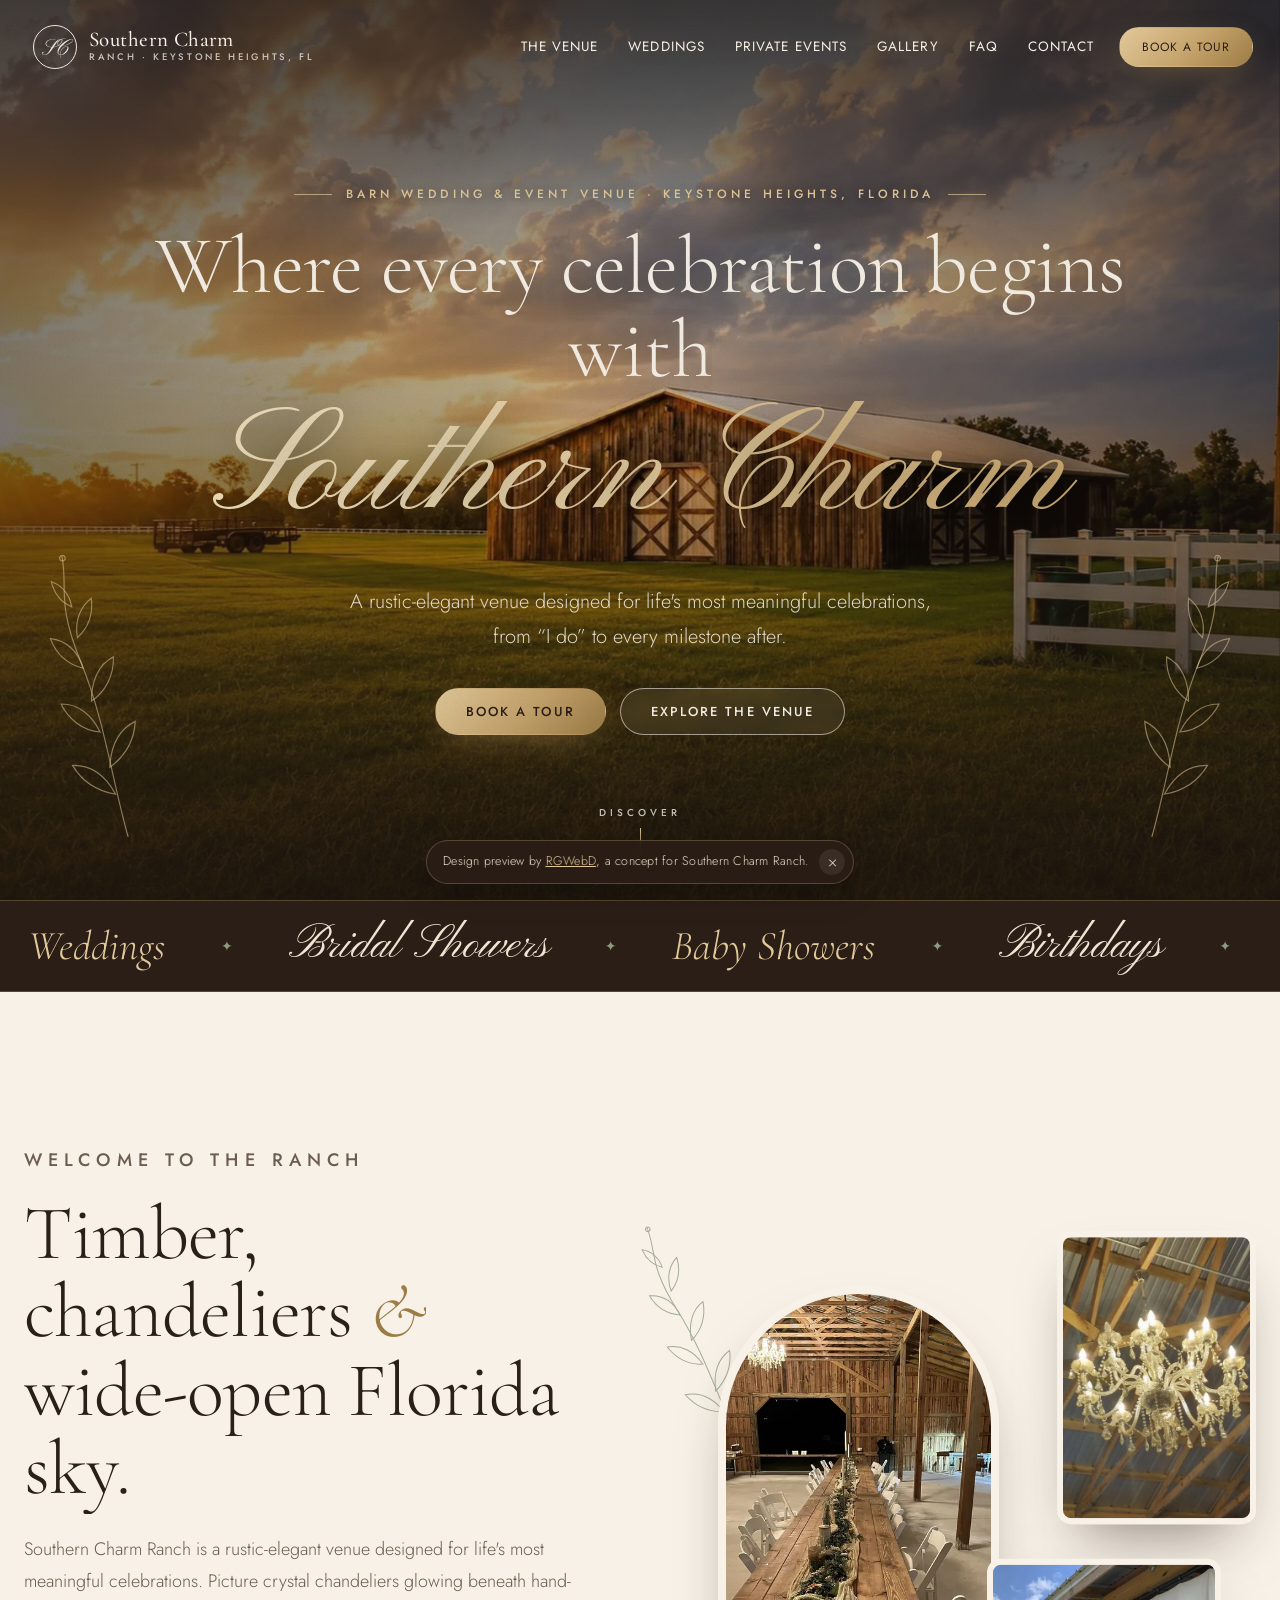
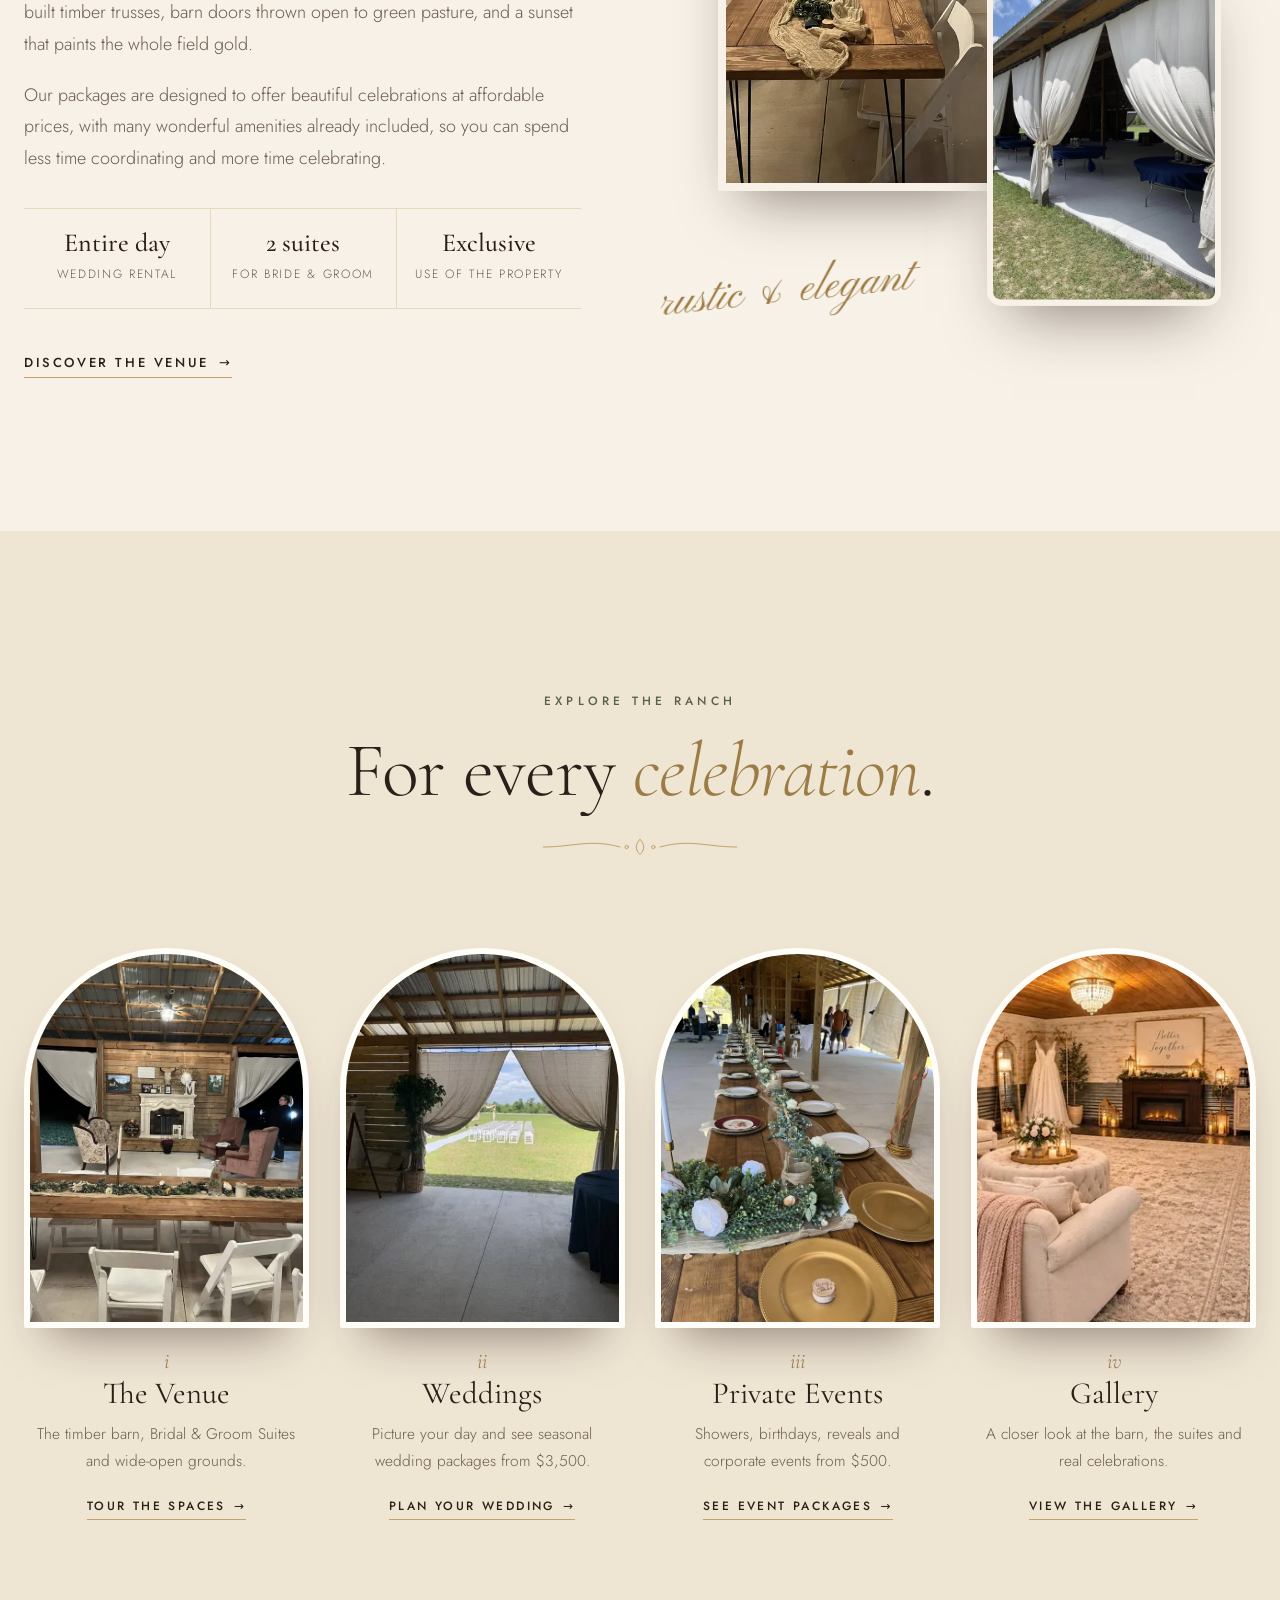
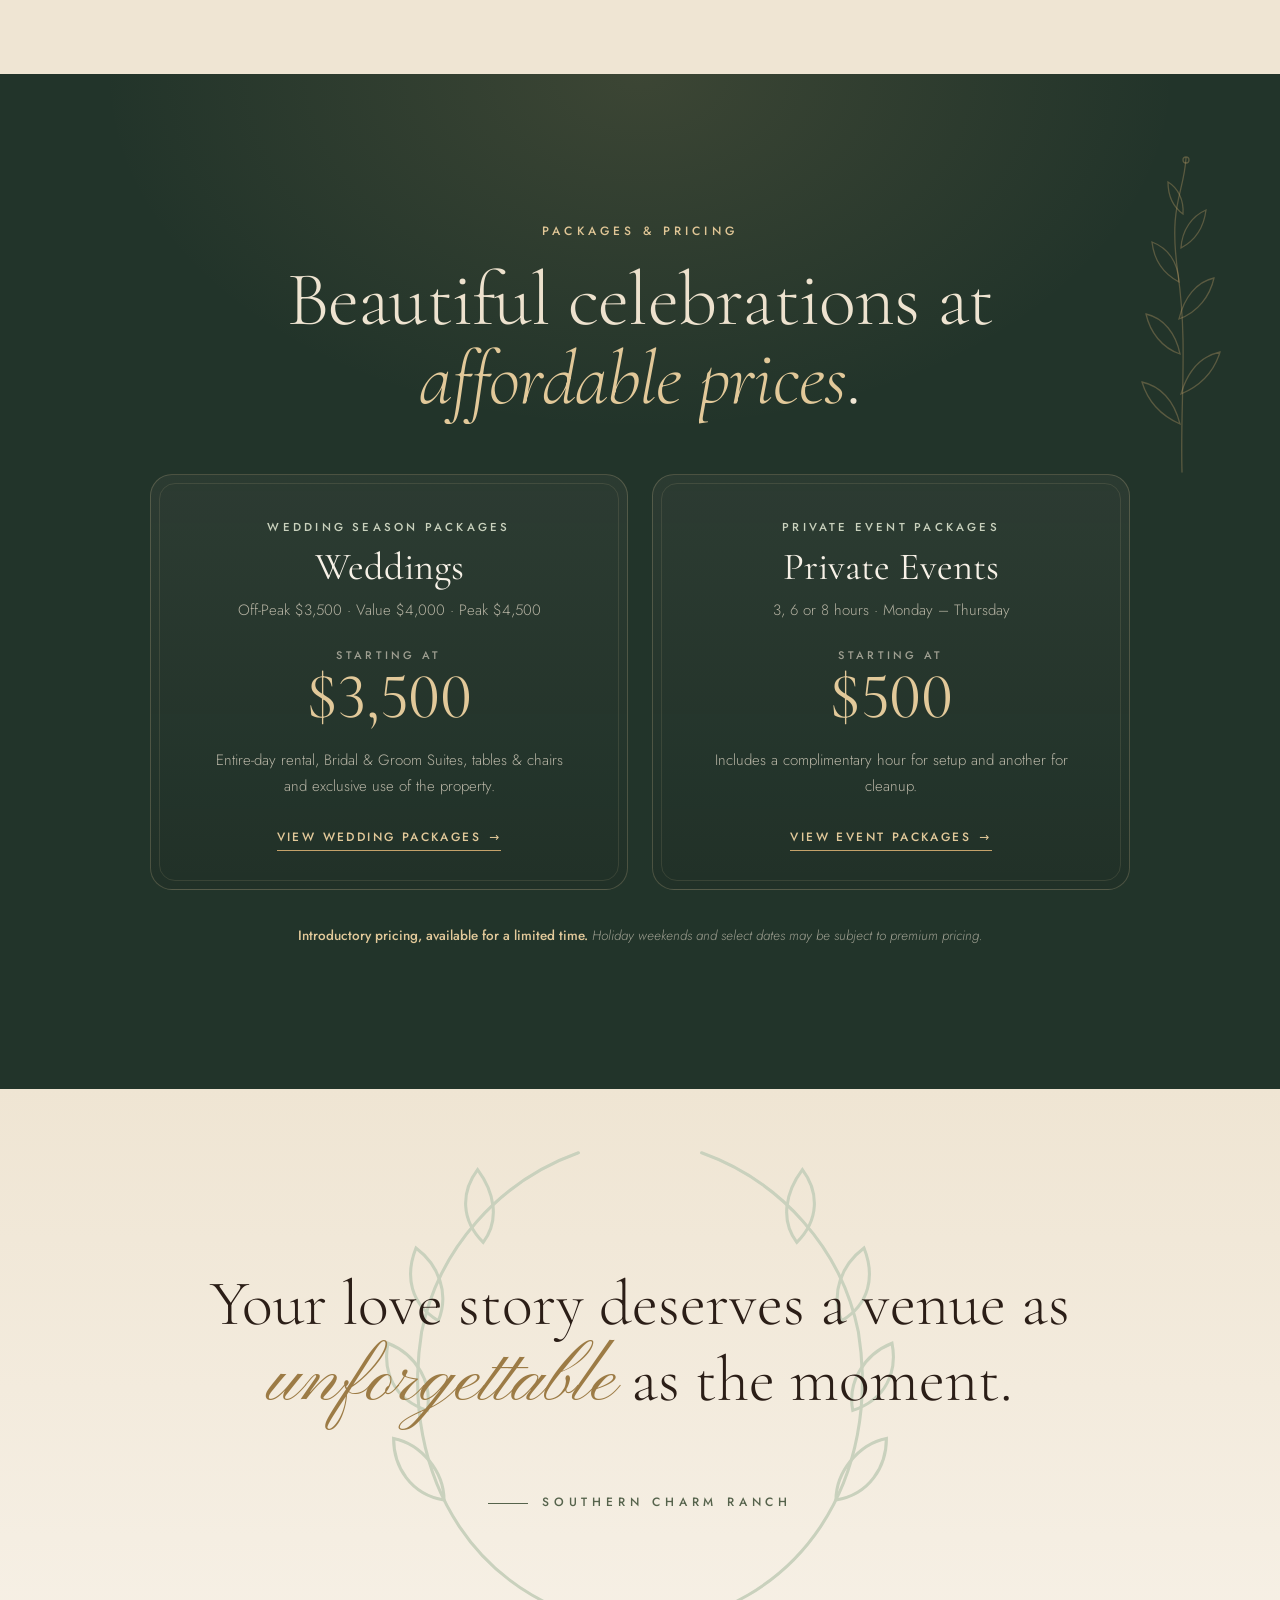
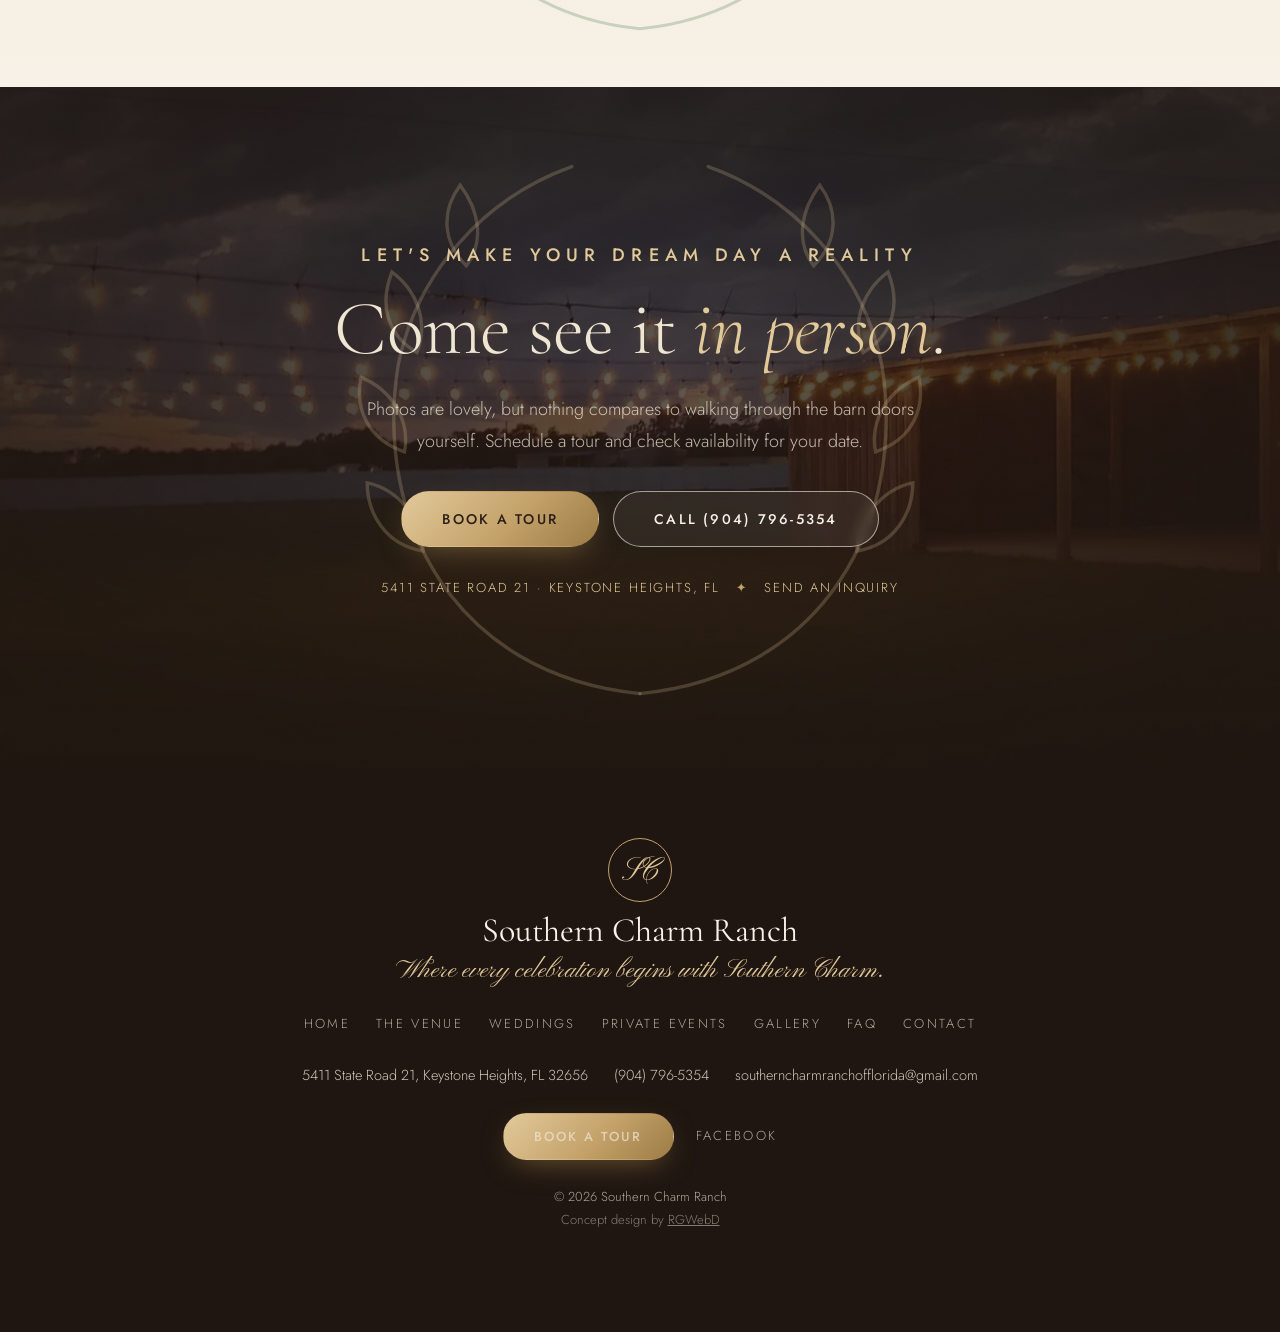
==== commit 35cf8d45: "v3 preview: rebuild imagery around Reese's 65 hand-picked photos (cleaned crops), twilight string-li" ====
--- a/index.html
+++ b/index.html
@@ -46,8 +46,10 @@
    ],
    "image": [
     "https://rgwebd.github.io/southerncharmranch-preview/images/og.jpg",
-    "https://rgwebd.github.io/southerncharmranch-preview/images/sunset-barn.webp",
-    "https://rgwebd.github.io/southerncharmranch-preview/images/barn-golden.webp"
+    "https://rgwebd.github.io/southerncharmranch-preview/images/lights-barn.webp",
+    "https://rgwebd.github.io/southerncharmranch-preview/images/vanity-room.webp",
+    "https://rgwebd.github.io/southerncharmranch-preview/images/xdoors-chandelier.webp",
+    "https://rgwebd.github.io/southerncharmranch-preview/images/ceremony-arch.webp"
    ],
    "telephone": "+1-904-796-5354",
    "email": "southerncharmranchofflorida@gmail.com",
@@ -250,9 +252,9 @@
           <a class="link-arrow reveal" href="venue.html">Discover the venue <span aria-hidden="true">→</span></a>
         </div>
         <div class="collage" aria-label="Photos of the barn">
-          <figure class="collage__a arch reveal" data-parallax="0.6"><img src="images/barn-facade.webp" srcset="images/barn-facade-420.webp 420w, images/barn-facade.webp 720w" sizes="(max-width: 800px) 60vw, 26vw" width="720" height="960" loading="lazy" alt="The timber barn's wooden facade and wide arched entrance under a blue Florida sky"></figure>
-          <figure class="collage__b reveal" data-parallax="-0.5"><img src="images/chandelier.webp" srcset="images/chandelier-420.webp 420w, images/chandelier.webp 720w" sizes="(max-width: 800px) 45vw, 18vw" width="720" height="960" loading="lazy" alt="Crystal chandelier hanging from the barn's timber trusses"></figure>
-          <figure class="collage__c reveal" data-parallax="0.3"><img src="images/barn-golden.webp" srcset="images/barn-golden-420.webp 420w, images/barn-golden.webp 720w" sizes="(max-width: 800px) 50vw, 20vw" width="720" height="960" loading="lazy" alt="Inside the open-air barn: rows of chandeliers and doors opening to the pasture"></figure>
+          <figure class="collage__a arch reveal" data-parallax="0.6"><img src="images/table-to-barn.webp" srcset="images/table-to-barn-sm.webp 600w, images/table-to-barn.webp 1200w" sizes="(max-width: 800px) 60vw, 26vw" width="1200" height="1600" loading="lazy" decoding="async" alt="A long farm table dressed with greenery leading into the chandelier-lit barn"></figure>
+          <figure class="collage__b reveal" data-parallax="-0.5"><img src="images/chandelier-glow.webp" srcset="images/chandelier-glow.webp 444w" sizes="(max-width: 800px) 45vw, 18vw" width="444" height="843" loading="lazy" decoding="async" alt="A crystal chandelier glowing beneath the barn's timber rafters"></figure>
+          <figure class="collage__c reveal" data-parallax="0.3"><img src="images/drapes-navy.webp" srcset="images/drapes-navy-sm.webp 600w, images/drapes-navy.webp 1200w" sizes="(max-width: 800px) 50vw, 20vw" width="1200" height="1600" loading="lazy" decoding="async" alt="White drapes tied back along the open barn, framing navy-linen tables"></figure>
           <span class="collage__script" aria-hidden="true">rustic &amp; elegant</span>
           <svg class="collage__sprig draw" viewBox="0 0 120 320" aria-hidden="true"><use href="#sprig"/></svg>
         </div>
@@ -268,28 +270,28 @@
         </header>
         <ul class="teasers__grid">
           <li class="reveal"><a class="teaser" href="venue.html">
-            <figure class="teaser__img"><img src="images/chandelier-doors.webp" srcset="images/chandelier-doors-420.webp 420w, images/chandelier-doors.webp 720w" sizes="(max-width: 700px) 44vw, (max-width: 1100px) 22vw, 280px" width="720" height="960" loading="lazy" decoding="async" alt="A crystal chandelier framed by the barn's open doors"></figure>
+            <figure class="teaser__img"><img src="images/barn-fireplace.webp" srcset="images/barn-fireplace-sm.webp 600w, images/barn-fireplace.webp 1200w" sizes="(max-width: 700px) 44vw, (max-width: 1100px) 22vw, 280px" width="1200" height="1600" loading="lazy" decoding="async" alt="The barn's white fireplace wall with draped openings, armchairs and a greenery-lined table"></figure>
             <span class="teaser__n" aria-hidden="true">i</span>
             <h3>The Venue</h3>
             <p>The timber barn, Bridal &amp; Groom Suites and wide-open grounds.</p>
             <span class="teaser__more">Tour the spaces <span aria-hidden="true">→</span></span>
           </a></li>
           <li class="reveal"><a class="teaser" href="weddings.html">
-            <figure class="teaser__img"><img src="images/table-setting.webp" srcset="images/table-setting-420.webp 420w, images/table-setting.webp 720w" sizes="(max-width: 700px) 44vw, (max-width: 1100px) 22vw, 280px" width="720" height="660" loading="lazy" decoding="async" alt="Navy and gold reception table setting"></figure>
+            <figure class="teaser__img"><img src="images/curtain-ceremony.webp" srcset="images/curtain-ceremony.webp 444w" sizes="(max-width: 700px) 44vw, (max-width: 1100px) 22vw, 280px" width="444" height="591" loading="lazy" decoding="async" alt="Barn curtains framing white ceremony chairs on the lawn outside"></figure>
             <span class="teaser__n" aria-hidden="true">ii</span>
             <h3>Weddings</h3>
             <p>Picture your day and see seasonal wedding packages from $3,500.</p>
             <span class="teaser__more">Plan your wedding <span aria-hidden="true">→</span></span>
           </a></li>
           <li class="reveal"><a class="teaser" href="private-events.html">
-            <figure class="teaser__img"><img src="images/moonlight.webp" srcset="images/moonlight-800.webp 800w, images/moonlight.webp 1600w" sizes="(max-width: 700px) 44vw, (max-width: 1100px) 22vw, 280px" width="1600" height="1200" loading="lazy" decoding="async" alt="Full moon rising over the barn at night"></figure>
+            <figure class="teaser__img"><img src="images/porch-tables.webp" srcset="images/porch-tables-sm.webp 600w, images/porch-tables.webp 1200w" sizes="(max-width: 700px) 44vw, (max-width: 1100px) 22vw, 280px" width="1200" height="1600" loading="lazy" decoding="async" alt="Long tables with gold chargers and greenery runners set for a celebration"></figure>
             <span class="teaser__n" aria-hidden="true">iii</span>
             <h3>Private Events</h3>
             <p>Showers, birthdays, reveals and corporate events from $500.</p>
             <span class="teaser__more">See event packages <span aria-hidden="true">→</span></span>
           </a></li>
           <li class="reveal"><a class="teaser" href="gallery.html">
-            <figure class="teaser__img"><img src="images/suite-settee.webp" srcset="images/suite-settee-420.webp 420w, images/suite-settee.webp 720w" sizes="(max-width: 700px) 44vw, (max-width: 1100px) 22vw, 280px" width="720" height="960" loading="lazy" decoding="async" alt="Vintage tufted settee in the bridal suite"></figure>
+            <figure class="teaser__img"><img src="images/bridal-lounge.webp" srcset="images/bridal-lounge-sm.webp 800w, images/bridal-lounge.webp 1600w" sizes="(max-width: 700px) 44vw, (max-width: 1100px) 22vw, 280px" width="1600" height="759" loading="lazy" decoding="async" alt="The bridal lounge with a wedding gown on display, fireplace and tufted ottoman"></figure>
             <span class="teaser__n" aria-hidden="true">iv</span>
             <h3>Gallery</h3>
             <p>A closer look at the barn, the suites and real celebrations.</p>
@@ -338,6 +340,8 @@
     </section>
 
     <section class="cta-band" aria-labelledby="cta-title">
+      <div class="cta-band__media" data-parallax="0.5" aria-hidden="true"><img src="images/lights-barn.webp" srcset="images/lights-barn-sm.webp 800w, images/lights-barn.webp 1920w" sizes="100vw" width="1920" height="857" loading="lazy" decoding="async" alt=""></div>
+      <div class="cta-band__veil" aria-hidden="true"></div>
       <svg class="cta-band__wreath draw" viewBox="0 0 200 200" aria-hidden="true"><use href="#wreath"/></svg>
       <div class="wrap cta-band__inner">
         <p class="eyebrow reveal">Let's Make Your Dream Day a Reality</p>
--- a/styles.css
+++ b/styles.css
@@ -418,11 +418,6 @@
 .footer__credit{opacity:.7}
 .footer a{color:inherit}
 
-/* magnetic cursor ring (desktop) */
-.cursor{position:fixed;left:0;top:0;width:34px;height:34px;margin:-17px 0 0 -17px;border:1px solid var(--gold);border-radius:50%;pointer-events:none;z-index:130;transition:width .3s var(--ease),height .3s var(--ease),margin .3s var(--ease),background .3s,opacity .3s;mix-blend-mode:difference;opacity:0}
-.cursor.on{opacity:.9}
-.cursor.big{width:78px;height:78px;margin:-39px 0 0 -39px;background:rgba(226,201,154,.15)}
-.cursor.drag::after{content:"drag";position:absolute;inset:0;display:grid;place-items:center;font:500 10px/1 var(--sans);letter-spacing:.2em;text-transform:uppercase;color:var(--gold-l)}
 
 /* responsive */
 @media (max-width:1100px){
@@ -527,7 +522,6 @@
   .marquee ul[aria-hidden]{display:none}
   .marquee ul{flex-wrap:wrap;justify-content:center;row-gap:14px}
   .grain{animation:none}
-  .cursor{display:none}
 }
 /* echo the venue's own forest-green + gold print branding */
 .packages.section--dark{background:#22342a}
@@ -675,3 +669,22 @@
   .glimpse__grid .frame::after{inset:6px}
   .footer__contact{flex-direction:column;align-items:center;font-size:14px}
 }
+
+/* v3: twilight photo backgrounds for CTA band + contact hero */
+.cta-band__media,.phero__bg{position:absolute;inset:-12% 0;z-index:-2;transform:translate3d(0,var(--py,0px),0)}
+.cta-band__media img,.phero__bg img{width:100%;height:100%;object-fit:cover;object-position:50% 45%}
+.cta-band__veil,.phero__veil{position:absolute;inset:0;z-index:-1;background:radial-gradient(70% 80% at 50% 50%,rgba(31,22,16,.5),rgba(31,22,16,.82) 75%),linear-gradient(180deg,rgba(31,22,16,.55),rgba(31,22,16,.35) 40%,rgba(31,22,16,.85))}
+.cta-band__wreath{color:rgba(226,201,154,.22)}
+.phero--photo{min-height:min(88vh,820px);display:flex;align-items:center;background:var(--wood)}
+.phero--photo .phero__grid{grid-template-columns:minmax(0,680px)}
+.phero--photo .phero__veil{background:linear-gradient(90deg,rgba(31,22,16,.88),rgba(31,22,16,.55) 55%,rgba(31,22,16,.25)),linear-gradient(180deg,rgba(31,22,16,.5),transparent 30%,transparent 70%,rgba(31,22,16,.7))}
+.phero--photo .phero__sprig{left:auto;right:4%}
+.rv .phero__bg img{transform:scale(1.08);transition:transform 2.4s var(--ease)}
+.rv.loaded .phero__bg img{transform:none}
+.glimpse.section--cream .frame{background:#fffdf8}
+@media (max-width:700px){
+  .phero--photo{min-height:auto;padding:130px 0 90px}
+  .phero--photo .phero__veil{background:linear-gradient(180deg,rgba(31,22,16,.7),rgba(31,22,16,.6) 50%,rgba(31,22,16,.88))}
+}
+.moon--hero .moon__veil{background:linear-gradient(90deg,rgba(31,22,16,.86),rgba(31,22,16,.5) 55%,rgba(31,22,16,.28)),linear-gradient(180deg,rgba(31,22,16,.45),transparent 35%,rgba(31,22,16,.55) 70%,rgba(31,22,16,.9))}
+@media (max-width:700px){.moon--hero .moon__veil{background:linear-gradient(180deg,rgba(31,22,16,.72),rgba(31,22,16,.62) 45%,rgba(31,22,16,.9))}}
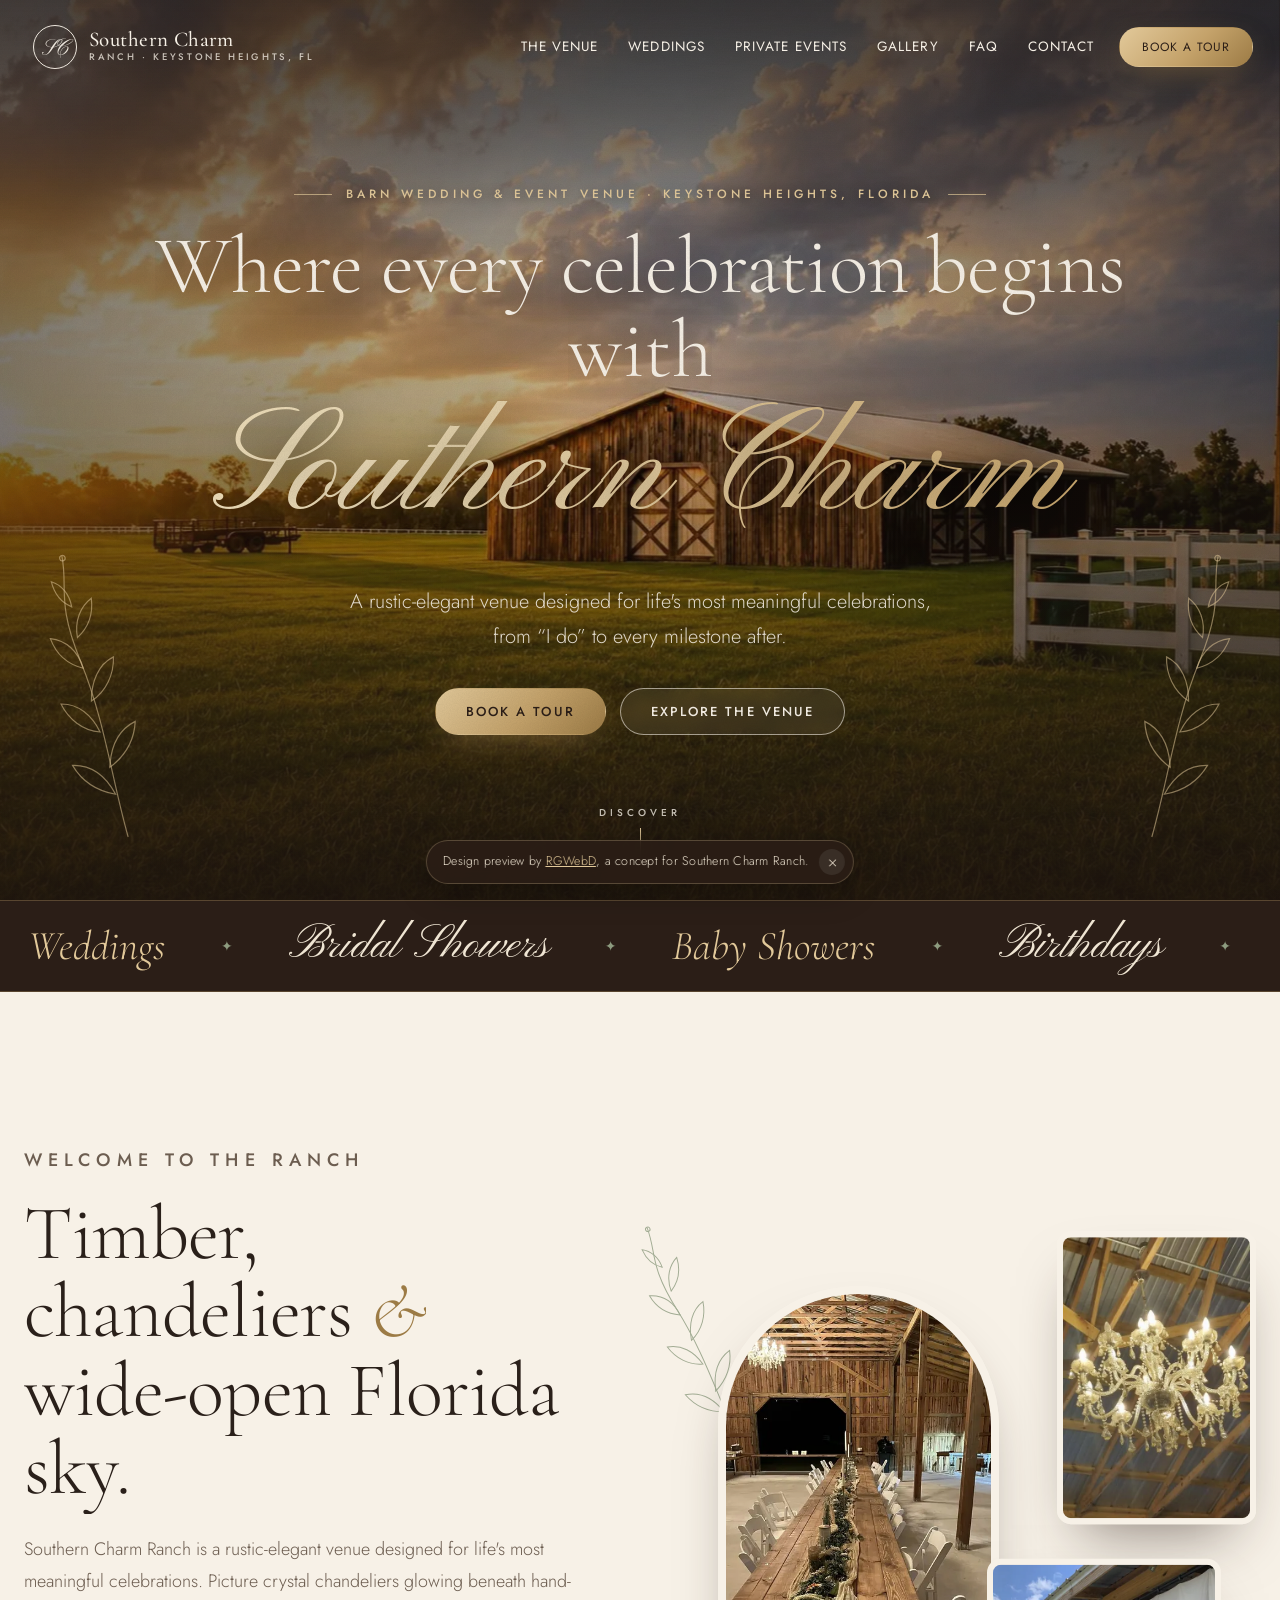
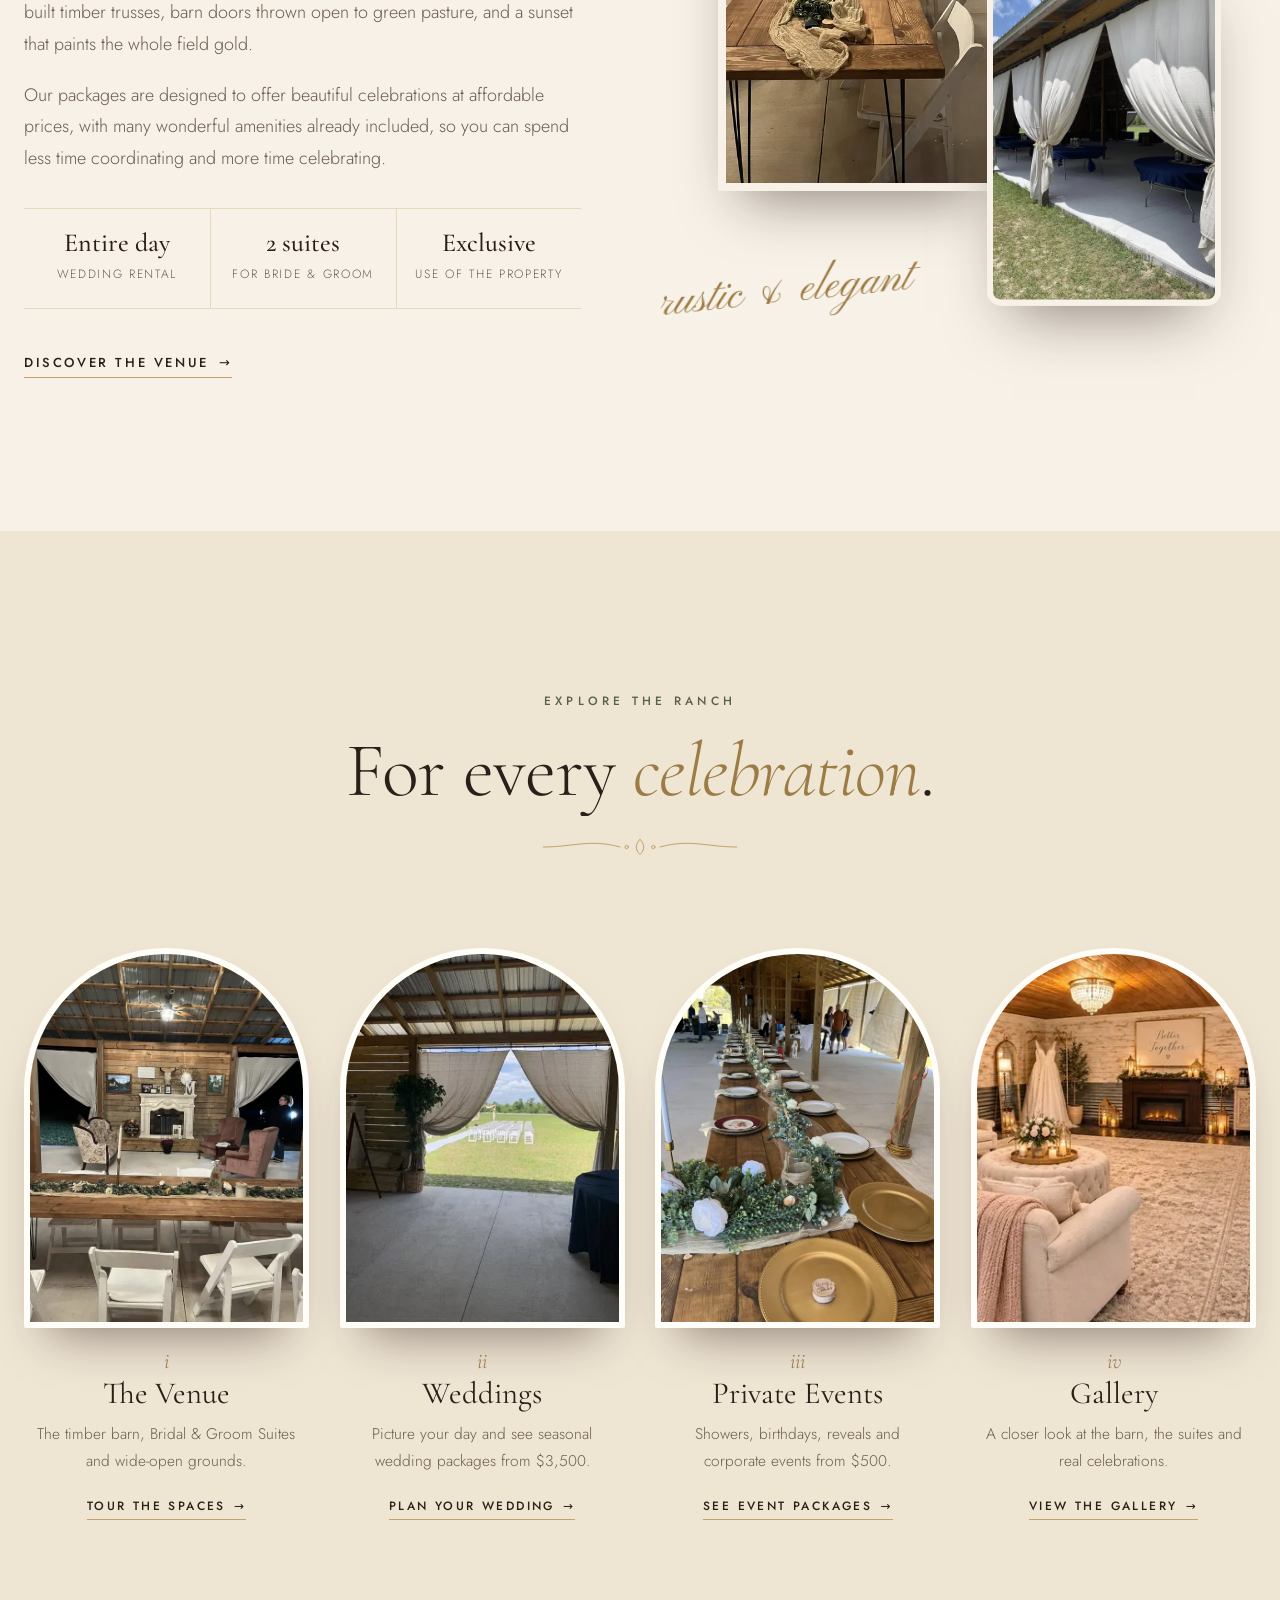
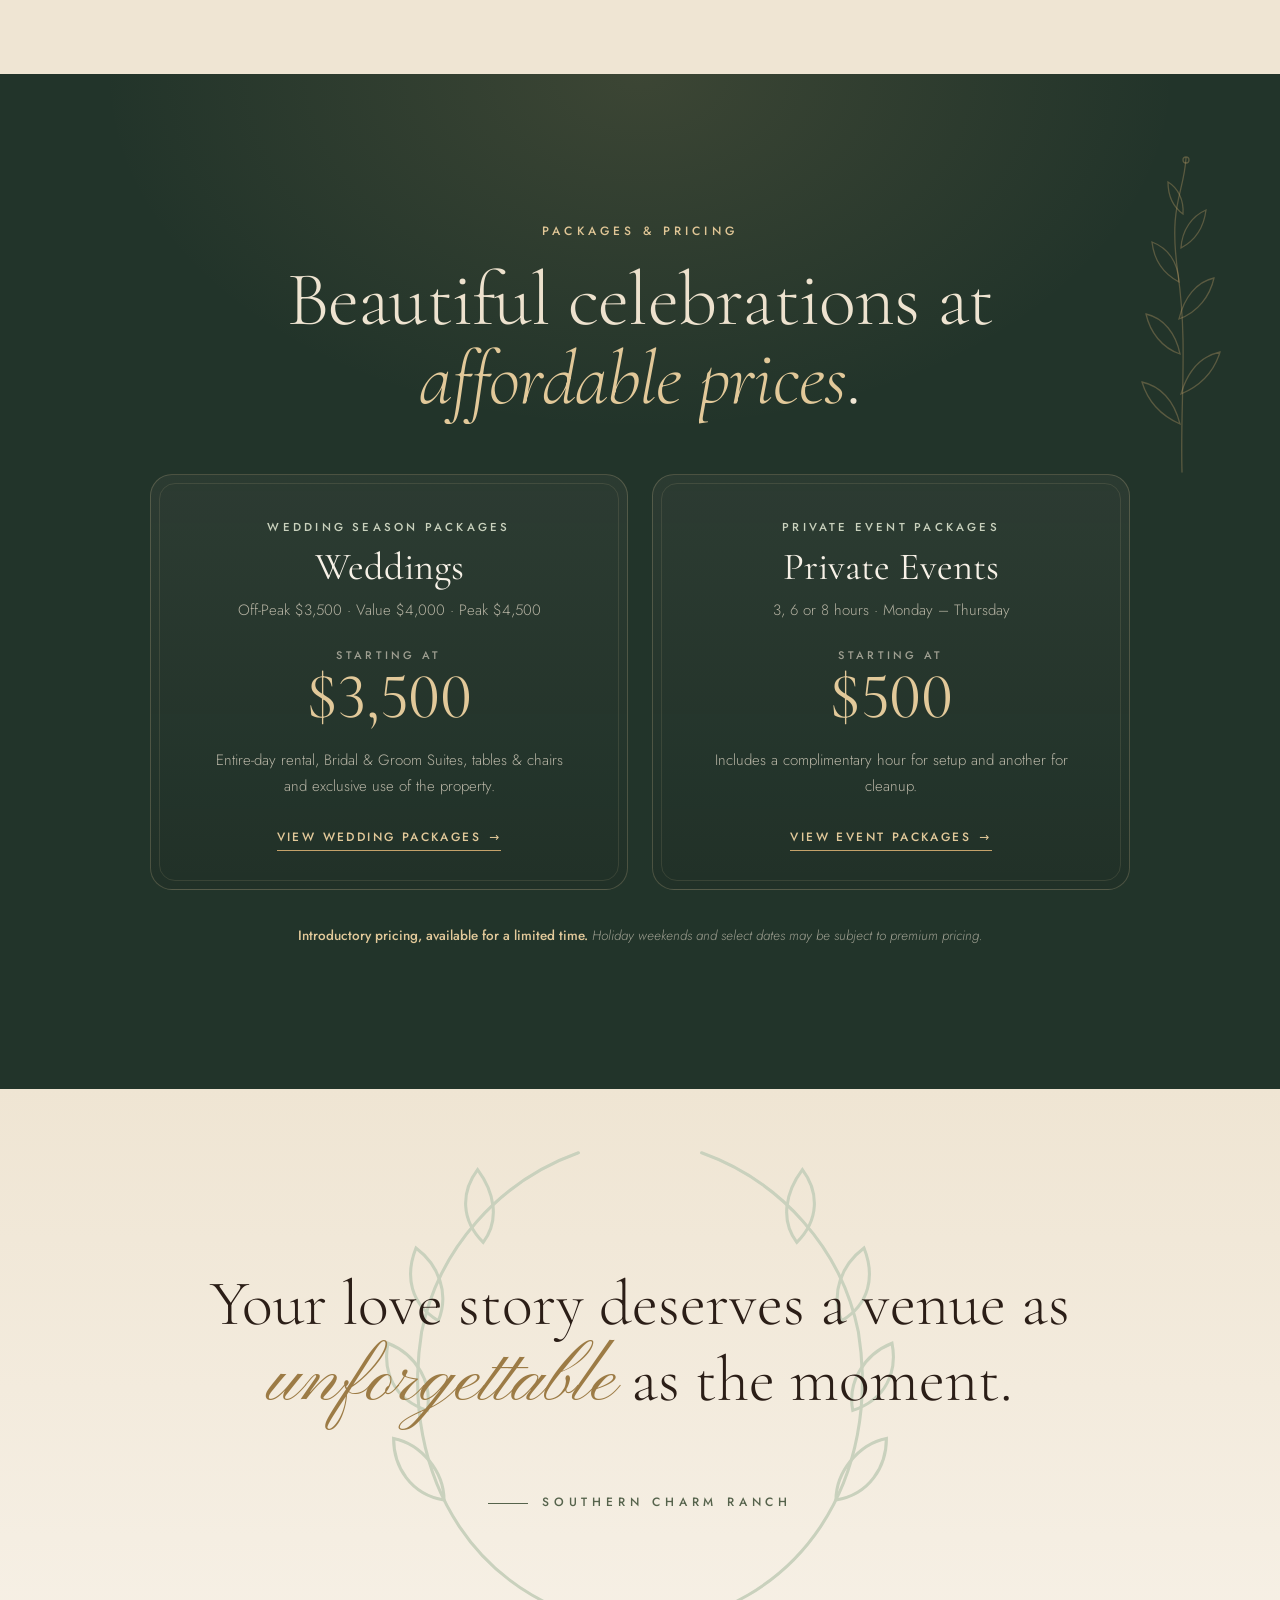
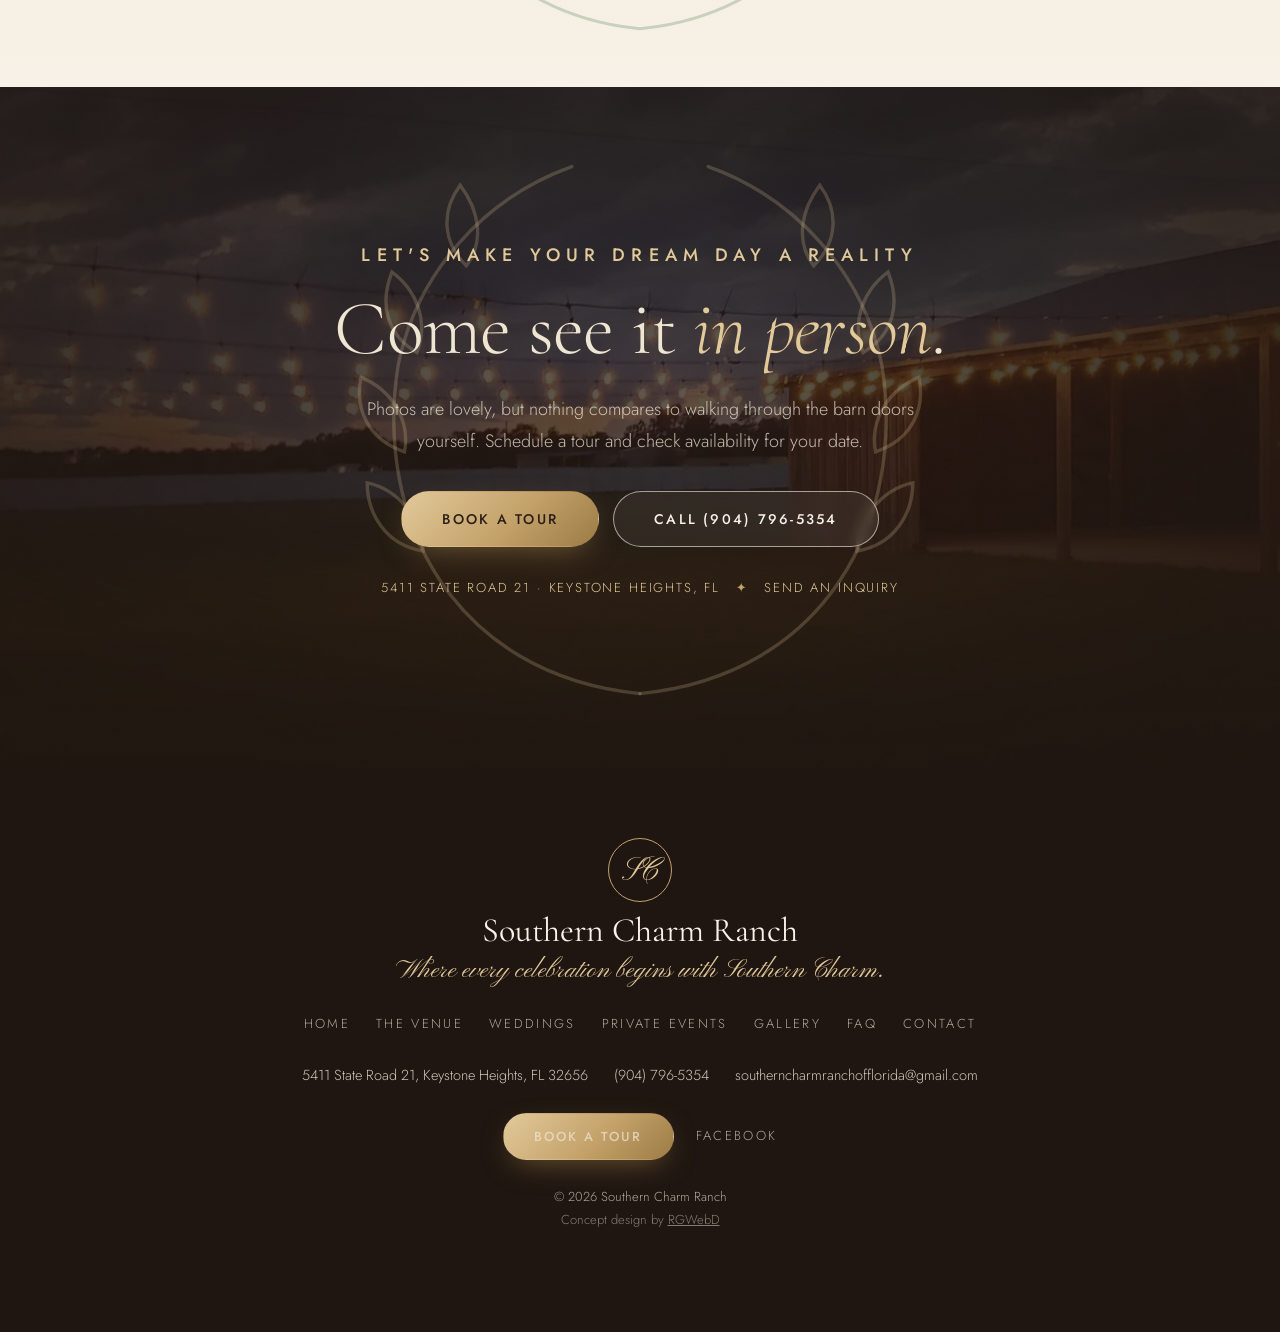
==== commit 980fd806: "Add demo visit tracking" ====
--- a/index.html
+++ b/index.html
@@ -164,6 +164,7 @@
  ]
 }
   </script>
+<script src="https://cosmiccallers.lovable.app/demo-track.js" data-demo="southerncharmranch-preview" defer></script>
 </head>
 <body class="page-index">
   <a class="skip" href="#main">Skip to content</a>
